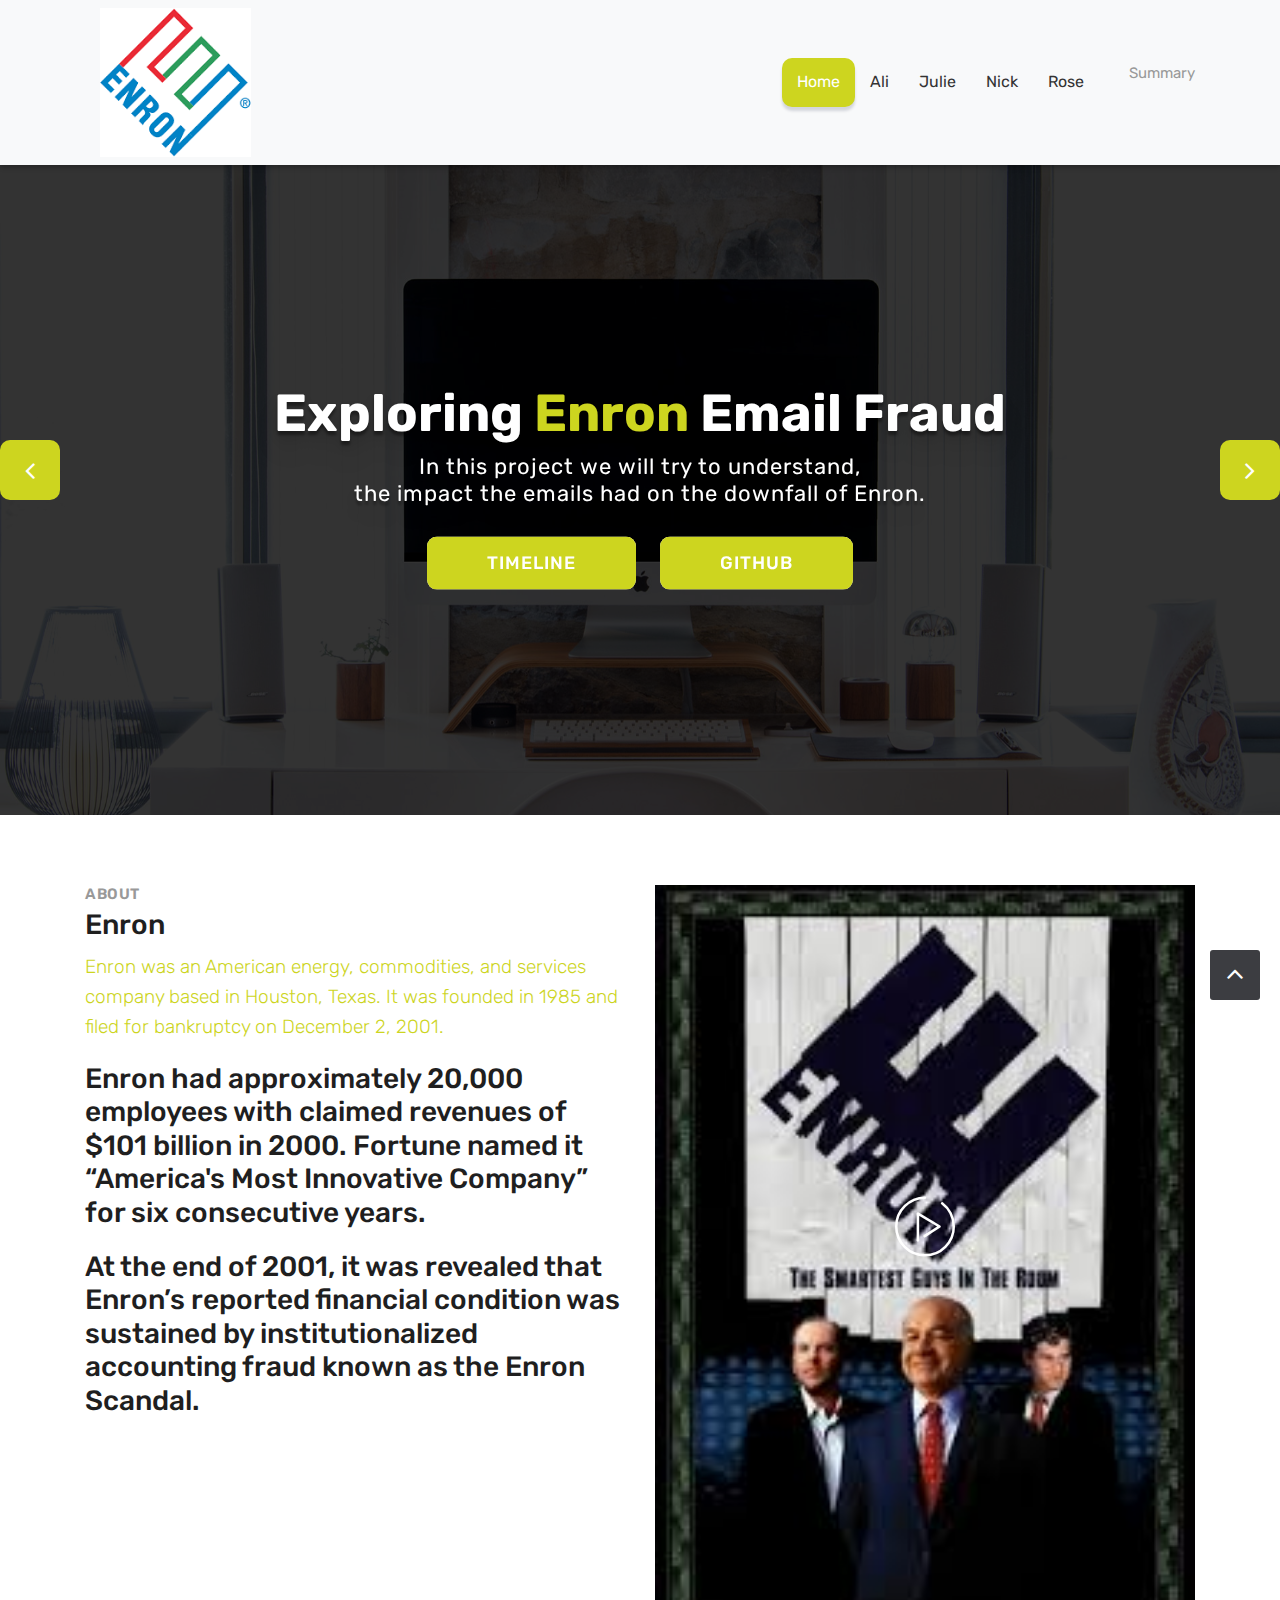
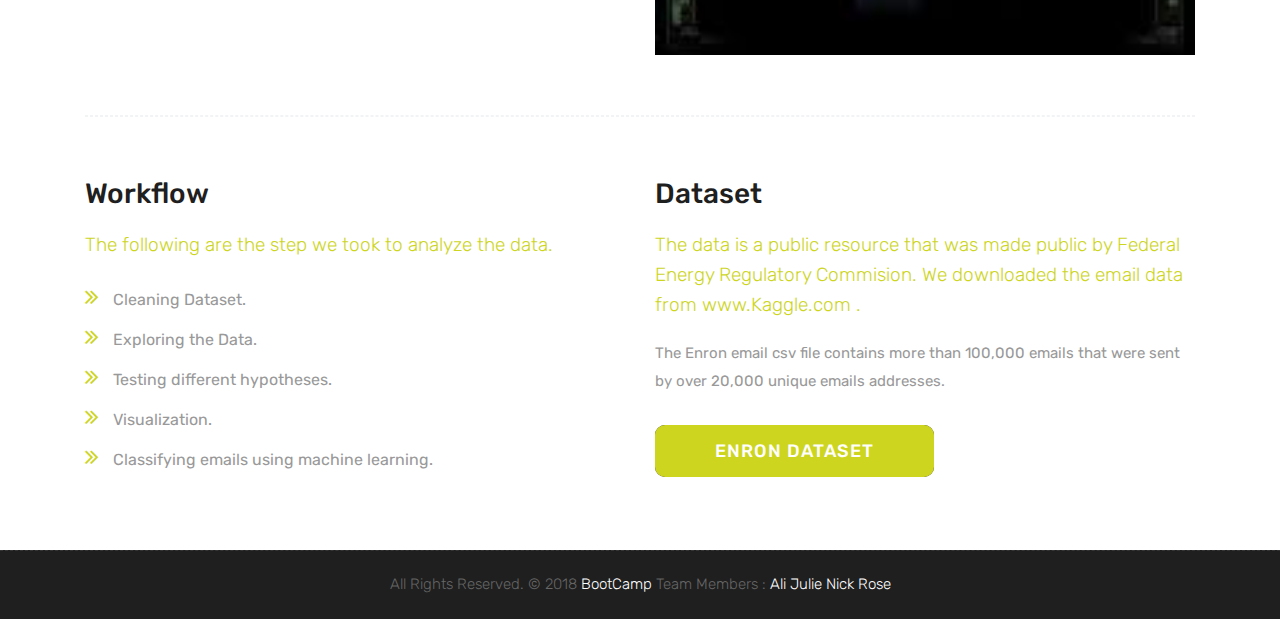
==== FinalProject/RoseWebsiteUSE/index.html @ 091bc22e "Adding webpages" ====
<!DOCTYPE html>
<html lang="en">

    <!-- Basic -->
    <meta charset="utf-8">
    <meta http-equiv="X-UA-Compatible" content="IE=edge">   
   
    <!-- Mobile Metas -->
    <meta name="viewport" content="width=device-width, minimum-scale=1.0, maximum-scale=1.0, user-scalable=no">
 
     <!-- Site Metas -->
    <title>Enron Email Fraud</title>  
    <meta name="keywords" content="">
    <meta name="description" content="">
    <meta name="author" content="">

    <!-- Site Icons -->
    <link rel="shortcut icon" href="images/favicon.png" type="image/x-icon" />
    <link rel="apple-touch-icon" href="images/apple-touch-icon.png">

    <!-- Bootstrap CSS -->
    <link rel="stylesheet" href="css/bootstrap.min.css">
    <!-- Site CSS -->
    <link rel="stylesheet" href="style.css">
    <!-- Responsive CSS -->
    <link rel="stylesheet" href="css/responsive.css">
    <!-- Custom CSS -->
    <link rel="stylesheet" href="css/custom.css">

    <!-- Modernizer for Portfolio -->
    <script src="js/modernizer.js"></script>

    <!--[if lt IE 9]>
      <script src="https://oss.maxcdn.com/libs/html5shiv/3.7.0/html5shiv.js"></script>
      <script src="https://oss.maxcdn.com/libs/respond.js/1.4.2/respond.min.js"></script>
    <![endif]-->

</head>
<body>

    <!-- LOADER -->
    <div id="preloader">
        <div class="loader">
			<div class="loader__bar"></div>
			<div class="loader__bar"></div>
			<div class="loader__bar"></div>
			<div class="loader__bar"></div>
			<div class="loader__bar"></div>
			<div class="loader__ball"></div>
		</div>
    </div><!-- end loader -->
    <!-- END LOADER -->
    
	
    <header class="header header_style_01">
        <nav class="megamenu navbar navbar-expand-lg navbar-light bg-light">
            <div class="container">
                <div class="navbar-header">
					<a class="navbar-brand" href="index.html"><img src="images/logos/logo.png" alt="image"></a>
                    <button class="navbar-toggler collapsed" type="button" data-toggle="collapse" data-target="#navbar" aria-controls="navbar" aria-expanded="false" aria-label="Toggle navigation">
                        <span class="sr-only">Toggle navigation</span>
                        <span class="icon-bar"></span>
                        <span class="icon-bar"></span>
                        <span class="icon-bar"></span>
                    </button>
                </div>
                <div class="collapse navbar-collapse" id="navbar">
                    <ul class="navbar-nav ml-auto">
                        <li><a class="active" href="index.html">Home</a></li>
                        <li><a href="ali.html">Ali </a></li>
                        <li><a href="enron.html">Julie</a></li>
                        <li><a href="nick.html">Nick</a></li>
                        <li><a href="rose.html">Rose</a></li>
                        <li><a href="summary.html"></a>Summary</a></li>
                        
                    </ul>
                </div>
            </div>
        </nav>
    </header>
	
	<div class="slider-area">
		<div class="slider-wrapper owl-carousel">
			<div class="slider-item text-center home-one-slider-otem slider-item-four slider-bg-one">
				<div class="container">
					<div class="row">
						<div class="col-lg-12">
							<div class="slider-content-area">
								<div class="slide-text">
									<h1 class="homepage-three-title">Exploring  <span>Enron</span> Email Fraud</h1>
									<h2>In this project we will try to understand, <br>the impact the emails had on the downfall of Enron. </h2>
									<div class="slider-content-btn">
										<a class="btn11" href="https://cdn.knightlab.com/libs/timeline3/latest/embed/index.html?source=19lYjszhkSQFtxylEidXr0j9aQ1FNwZGIp3ZRt9QDl_w&font=Default&lang=en&initial_zoom=2&height=650">Timeline<div class="transition"></div></a>
										<a class="btn11" href="https://github.com/Nnothdurft/FinalProject">github<div class="transition"></div></a>
									</div>
								</div>
							</div>
						</div>
					</div>
				</div>
			</div>
			<div class="slider-item text-center home-one-slider-otem slider-item-four slider-bg-two">
				<div class="container">
					<div class="row">
						<div class="col-lg-12">
							<div class="slider-content-area">
								<div class="slide-text">
									<h1 class="homepage-three-title">Exploring  <span>Enron</span> Email Fraud</h1>
									<h2>In this project we will try to understand, <br>the impact the emails had on the downfall of Enron. </h2>
									<div class="slider-content-btn">
										<a class="btn11" href="#"><span>Read More</span><div class="transition"></div></a>
										<a class="btn11" href="#"><span>github</span><div class="transition"></div></a>
									</div>
								</div>
							</div>
						</div>
					</div>
				</div>
			</div>
			<div class="slider-item text-center home-one-slider-otem slider-item-four slider-bg-three">
				<div class="container">
					<div class="row">
						<div class="col-lg-12">
							<div class="slider-content-area">
								<div class="slide-text">
									<h1 class="homepage-three-title">Exploring <span>Enron</span> Email Fraud</h1>
									<h2>In this project we will try to understand, <br>the impact the emails had on the downfall of Enron.</h2>
									<div class="slider-content-btn">
										<a class="btn11" href="#"><span>Read More</span><div class="transition"></div></a>
										<a class="btn11" href="#"><span>github</span><div class="transition"></div></a>
									</div>
								</div>
							</div>
						</div>
					</div>
				</div>
			</div>
		</div>
	</div>

    <div id="about" class="section wb">
        <div class="container">
            <div class="row">
                <div class="col-md-6">
                    <div class="message-box">
                        <h4>About </h4>
                        <h2>Enron
                        <p class="lead">Enron was an American energy, commodities, and services company based in Houston, Texas. It was founded in 1985 and filed for bankruptcy on December 2, 2001.
                        </p>

                        <p>Enron had approximately 20,000 employees with claimed revenues of $101 billion in 2000.  Fortune named it “America's Most Innovative Company” for six consecutive years.</p>
                        <p>At the end of 2001, it was revealed that Enron’s reported financial condition was sustained by institutionalized accounting fraud known as the Enron Scandal. 
                        </p>

                        <!--a href="#" class="btn11"><span>Learn More</span><div class="transition"></div></a-->
                    </div><!-- end messagebox -->
                </div><!-- end col -->

                <div class="col-md-6">
                    <div class="post-media wow fadeIn">
                        <img src="uploads/about_01.jpg" alt="" class="img-fluid img-rounded">
                        <a href="https://www.youtube.com/watch?v=fNifuNCSPqI" data-rel="prettyPhoto[gal]" class="playbutton"><i class="flaticon-play-button"></i></a>
                    </div><!-- end media -->
                </div><!-- end col -->
            </div><!-- end row -->

            <hr class="hr1"> 

            <div class="row">
				<div class="col-md-6">
                    <div class="message-box">
                        <h2>Workflow</h2>
                        <p class="lead">The following are the step we took to analyze the data.</p>

                        <ul>
							<li><i class="fa fa-angle-double-right" aria-hidden="true"></i> Cleaning Dataset.</li>
							<li><i class="fa fa-angle-double-right" aria-hidden="true"></i> Exploring the Data.</li>
                            <li><i class="fa fa-angle-double-right" aria-hidden="true"></i> Testing different hypotheses.</li>
                            <li><i class="fa fa-angle-double-right" aria-hidden="true"></i> Visualization.</li>
                            <li><i class="fa fa-angle-double-right" aria-hidden="true"></i> Classifying emails using machine learning.</li>
						</ul>

                        <!--a href="#" class="btn11"><span>Learn More</span><div class="transition"></div></a-->
                    </div><!-- end messagebox -->
                </div><!-- end col -->
				
                <div class="col-md-6">
                    <div class="message-box">
                        <h2>Dataset</h2>
                        <p class="lead"> The data is a public resource that was made public by Federal Energy Regulatory Commision. We downloaded the email data from www.Kaggle.com .</p>

                        <p>The Enron email csv file contains more than 100,000 emails that were sent by over 20,000 unique emails addresses. </p>

                        <a href="https://www.kaggle.com/wcukierski/enron-email-dataset" class="btn11"><span>Enron Dataset</span><div class="transition"></div></a>
                    </div><!-- end messagebox -->
                </div><!-- end col -->
            </div><!-- end row -->
        </div><!-- end container -->
    </div><!-- end section -->
	
	
            
    <div class="copyrights">
        <div class="container">
            <div class="footer-distributed">
                <div class="footer-left">                   
                    <p class="footer-company-name">All Rights Reserved. &copy; 2018 <a href="#">BootCamp</a> Team Members : 
					<a>Ali Julie Nick Rose</a></p>
                </div>

                
            </div>
        </div><!-- end container -->
    </div><!-- end copyrights -->

    <a href="#" id="scroll-to-top" class="dmtop global-radius"><i class="fa fa-angle-up"></i></a>

    <!-- ALL JS FILES -->
    <script src="js/all.js"></script>
    <!-- ALL PLUGINS -->
    <script src="js/custom.js"></script>
    <script src="js/portfolio.js"></script>
    <script src="js/hoverdir.js"></script>    

</body>
</html>
---- FinalProject/RoseWebsiteUSE/style.css ----
/*------------------------------------------------------------------
    Version: 1.0
-------------------------------------------------------------------*/


/*------------------------------------------------------------------
    [Table of contents]

    1. IMPORT FONTS
    2. IMPORT FILES
    3. SKELETON
    4. WP CORE
    5. HEADER
    6. SECTIONS
    7. SECTIONS
    8. PORTFOLIO
    9. TESTIMONIALS
    10. PRICING TABLES
    11. ICON BOXES
    12. MESSAGE BOXES
    13. FEATURES
    14. CONTACT
    15. FOOTER
    16. MISC
    17. BUTTONS
-------------------------------------------------------------------*/


/*------------------------------------------------------------------
    IMPORT FONTS
-------------------------------------------------------------------*/

@import url('https://fonts.googleapis.com/css?family=Rubik:300,400,500,700,900');

/*------------------------------------------------------------------
    IMPORT FILES
-------------------------------------------------------------------*/

@import url(css/animate.css);
@import url(css/flaticon.css);
@import url(css/icomoon.css);
@import url(css/prettyPhoto.css);
@import url(css/owl.carousel.css);
@import url(css/font-awesome.min.css);

/*------------------------------------------------------------------
    SKELETON
-------------------------------------------------------------------*/

body {
    color: #999;
    font-size: 15px;
    font-family: 'Rubik', sans-serif;
    line-height: 1.80857;
}

body.demos .section {
    background: url(images/bg.png) repeat top center #f2f3f5;
}

body.demos .section-title img {
    max-width: 280px;
    display: block;
    margin: 10px auto;
}

body.demos .service-widget h3 {
    border-bottom: 1px solid #ededed;
    font-size: 18px;
    padding: 20px 0;
    background-color: #ffffff;
}

body.demos .service-widget {
    margin: 0 0 30px;
    padding: 30px;
    background-color: #fff
}

body.demos .container-fluid {
    max-width: 1080px
}

a {
    color: #1f1f1f;
    text-decoration: none !important;
    outline: none !important;
    -webkit-transition: all .3s ease-in-out;
    -moz-transition: all .3s ease-in-out;
    -ms-transition: all .3s ease-in-out;
    -o-transition: all .3s ease-in-out;
    transition: all .3s ease-in-out;
}

h1,
h2,
h3,
h4,
h5,
h6 {
    letter-spacing: 0;
    font-weight: normal;
    position: relative;
    padding: 0 0 10px 0;
    font-weight: normal;
    line-height: 120% !important;
    color: #1f1f1f;
    margin: 0
}

h1 {
    font-size: 24px
}

h2 {
    font-size: 22px
}

h3 {
    font-size: 18px
}

h4 {
    font-size: 16px
}

h5 {
    font-size: 14px
}

h6 {
    font-size: 13px
}

h1 a,
h2 a,
h3 a,
h4 a,
h5 a,
h6 a {
    color: #212121;
    text-decoration: none!important;
    opacity: 1
}

h1 a:hover,
h2 a:hover,
h3 a:hover,
h4 a:hover,
h5 a:hover,
h6 a:hover {
    opacity: .8
}

a {
    color: #1f1f1f;
    text-decoration: none;
    outline: none;
}

a,
.btn {
    text-decoration: none !important;
    outline: none !important;
    -webkit-transition: all .3s ease-in-out;
    -moz-transition: all .3s ease-in-out;
    -ms-transition: all .3s ease-in-out;
    -o-transition: all .3s ease-in-out;
    transition: all .3s ease-in-out;
}

.btn-custom {
    margin-top: 20px;
    background-color: transparent !important;
    border: 2px solid #ddd;
    padding: 12px 40px;
    font-size: 16px;
}

.lead {
    font-size: 18px;
    line-height: 30px;
    color: #767676;
    margin: 0;
    padding: 0;
}

blockquote {
    margin: 20px 0 20px;
    padding: 30px;
}

ul, li, ol{
	margin: 0px;
	padding: 0px;
	list-style: none;
}

/*------------------------------------------------------------------
    WP CORE
-------------------------------------------------------------------*/

.first {
    clear: both
}

.last {
    margin-right: 0
}

.alignnone {
    margin: 5px 20px 20px 0;
}

.aligncenter,
div.aligncenter {
    display: block;
    margin: 5px auto 5px auto;
}

.alignright {
    float: right;
    margin: 10px 0 20px 20px;
}

.alignleft {
    float: left;
    margin: 10px 20px 20px 0;
}

a img.alignright {
    float: right;
    margin: 10px 0 20px 20px;
}

a img.alignnone {
    margin: 10px 20px 20px 0;
}

a img.alignleft {
    float: left;
    margin: 10px 20px 20px 0;
}

a img.aligncenter {
    display: block;
    margin-left: auto;
    margin-right: auto
}

.wp-caption {
    background: #fff;
    border: 1px solid #f0f0f0;
    max-width: 96%;
    /* Image does not overflow the content area */
    padding: 5px 3px 10px;
    text-align: center;
}

.wp-caption.alignnone {
    margin: 5px 20px 20px 0;
}

.wp-caption.alignleft {
    margin: 5px 20px 20px 0;
}

.wp-caption.alignright {
    margin: 5px 0 20px 20px;
}

.wp-caption img {
    border: 0 none;
    height: auto;
    margin: 0;
    max-width: 98.5%;
    padding: 0;
    width: auto;
}

.wp-caption p.wp-caption-text {
    font-size: 11px;
    line-height: 17px;
    margin: 0;
    padding: 0 4px 5px;
}


/* Text meant only for screen readers. */

.screen-reader-text {
    clip: rect(1px, 1px, 1px, 1px);
    position: absolute !important;
    height: 1px;
    width: 1px;
    overflow: hidden;
}

.screen-reader-text:focus {
    background-color: #f1f1f1;
    border-radius: 3px;
    box-shadow: 0 0 2px 2px rgba(0, 0, 0, 0.6);
    clip: auto !important;
    color: #21759b;
    display: block;
    font-size: 14px;
    font-size: 0.875rem;
    font-weight: bold;
    height: auto;
    left: 5px;
    line-height: normal;
    padding: 15px 23px 14px;
    text-decoration: none;
    top: 5px;
    width: auto;
    z-index: 100000;
    /* Above WP toolbar. */
}

/*------------------------------------------------------------------
    Top head
-------------------------------------------------------------------*/

.top-bar{
	background: #393939;
}
.left-top{
	padding: 3px 0px; 
	float: right;
}
.email-box{
	display: inline-block;
	margin-right: 20px;
}
.email-box a{
	color: #ffffff;
	font-size: 16px;
}
.email-box a:hover{
	color: #cdd51f;
}
.email-box a i{
	padding: 0px 5px;
}
.phone-box{
	display: inline-block;
}

.phone-box a{
	color: #ffffff;
	font-size: 16px;
}
.phone-box a:hover{
	color: #cdd51f;
}
.phone-box a i{
	padding: 0px 5px;
}

.social-box{
	float: left;
}

.social-box ul li{
	display: inline-block;
	padding-left: 10px;
}

.social-box ul li a{
	color: #ffffff;
	font-size: 20px;
}
.social-box ul li a:hover{
	color: #cdd51f;
}


/*------------------------------------------------------------------
    HEADER
-------------------------------------------------------------------*/


.header_style_01 {
    background-color: rgba(255, 255, 255);
    display: block;
    left: 0;
    position: relative;
    right: 0;
    top: 0;
    width: 100%;
	-webkit-box-shadow: 0px 2px 5px 0px rgba(0,0,0,0.30);
	-moz-box-shadow: 0px 2px 5px 0px rgba(0,0,0,0.30);
	box-shadow: 0px 2px 5px 0px rgba(0,0,0,0.30);
    z-index: 111;
}

.header_style_01 .navbar-default {
    background-color: transparent;
    border: 0;
	border-radius: 0px;
}

.header_style_01 .navbar,
.header_style_01 .navbar-nav,
.header_style_01 .navbar-default,
.header_style_01 .nav {
    margin-bottom: 0 !important;
}

.header_style_01 .navbar-brand {
    padding: 0px 15px 0 15px;
	height: auto;
}

.header_style_01 .navbar-light .navbar-nav > li > a {
    border-radius: 0;
    color: #ffffff;
    font-size: 16px;
    font-style: normal;    
    text-transform: capitalize;
    background-color: transparent;
}

.header_style_01 .navbar-light .navbar-nav > li a {
	color: #333333;
	padding: 10px 15px;
	display: inline-block;
}

.header_style_01 .navbar-light .navbar-nav > li a.active{
	color: #ffffff;
	box-shadow: 0 4px 3px 0 rgba(5, 16, 44, .15);
	border-radius: 10px;
	background: #cdd51f;
}

.header_style_01 .navbar-light .navbar-nav > li:hover a,
.header_style_01 .navbar-light .navbar-nav > li:focus a {
    color: #ffffff;
	box-shadow: 0 4px 3px 0 rgba(5, 16, 44, .15);
	border-radius: 10px;
	background: #cdd51f;
}

.header_style_01 .navbar-right > li {
    margin-top: 2px;
    -webkit-transition: all .3s ease-in-out;
    -moz-transition: all .3s ease-in-out;
    -ms-transition: all .3s ease-in-out;
    -o-transition: all .3s ease-in-out;
    transition: all .3s ease-in-out;
}

.header_style_01 .navbar-right > li > a {
    padding-bottom: 10px;
    padding-top: 10px;
}

li.social-links {
    margin: 0 8px;
}

li.social-links a {
    padding: 13px 0 !important;
}

.navbar-nav li {
    position: relative;	
}

.navbar-nav span {
    font-size: 24px;
    position: absolute;
    right: 2px;
    top: 13px;
}
.navbar-light .navbar-toggler {
	padding: 10px 8px 8px 8px;
	border-radius: 0px;
	border-color: #cdd51f;
	float: right;
	margin-top: 12px;
}
.navbar-light .navbar-toggler .icon-bar{
	width: 24px;
	height: 3px;
	background: #333333;
	display: block;
	margin-bottom: 3px;
}
.navbar-light .navbar-toggler .icon-bar + .icon-bar{
	margin-bottom: 3px;
}


/*------------------------------------------------------------------
    Banner Slider
-------------------------------------------------------------------*/

.slider-bg-one {
    background-image: url("uploads/slider_01.jpg");
    background-position: center center;
    background-repeat: no-repeat;
    background-size: cover;
}

.slider-bg-two {
    background-image: url("uploads/slider_02.jpg");
    background-position: center center;
    background-repeat: no-repeat;
    background-size: cover;
}

.slider-bg-three {
    background-image: url("uploads/slider_03.jpg");
    background-position: center center;
    background-repeat: no-repeat;
    background-size: cover;
}

.slider-content-area {
    height: 100vh;
    position: relative;
}

.home-one-slider-otem .slider-content-area {
    height: 650px;
    position: relative;
}

.slide-text {
    position: absolute;
    top: 50%;
    transform: translateY(-50%);
    width: 100%;
    z-index: 1;
}

.slide-text h1 {
    color: #fff;
    font-size: 52px;
    font-weight: 700;
    text-transform: capitalize;
	text-shadow: 0px 4px 3px rgba(0,0,0,0.4),
             0px 8px 13px rgba(0,0,0,0.1),
             0px 18px 23px rgba(0,0,0,0.1);
}

.slide-text h1 span{
	color: #cdd51f;
}

.slide-text h2 {
    color: #fff;
    font-size: 22px;
    letter-spacing: 1px;
    margin-bottom: 20px;
	text-shadow: 0px 4px 3px rgba(0,0,0,0.4),
             0px 8px 13px rgba(0,0,0,0.1),
             0px 18px 23px rgba(0,0,0,0.1);
}

.slider-wrapper .owl-nav .owl-prev, .slider-wrapper .owl-nav .owl-next {
    background: #cdd51f;
    height: 60px;
    top: 50%;
    transform: translateY(-50%);
    transition: all 0.4s ease-in-out 0s;
    width: 60px;
	border-radius: 10px;
}

.slider-wrapper .owl-nav .owl-prev:hover, .slider-wrapper .owl-nav .owl-next:hover {
	background: #201e21;
}

.slider-wrapper .owl-nav .owl-prev {
    margin-left: 0%;
	left: 0px;
	position: absolute;
}

.slider-wrapper .owl-nav .owl-prev i{
	position: absolute;
	left: 0px;
	right: 0;
	width: auto;
	height: auto;
	background: none;
	color: #ffffff;
}

.slider-wrapper .owl-nav .owl-next {
    margin-right: 0%;
    right: 0;
	position: absolute;
}

.slider-wrapper .owl-nav .owl-next i{
	position: absolute;
	right: 0;
	left: 0px;
	width: auto;
	height: auto;
	background: none;
	color: #ffffff;
}

.home-one-slider-otem::before{
	content: "";
	position: absolute;
	background: rgba(0,0,0, 0.8);
	width: 100%;
	height: 100%;
	top: 0%;
	left: 100%;
	z-index: 1
}


.slider-content-btn .btn11::after{
	background: #ffffff;
}

/* Btn 11  */
.btn11{    
    padding:10px 60px;
    margin: 0 10px;
    display: inline-block;
    text-decoration:none;
    font-family: 'Rubik', sans-serif;
    font-weight: 500;
    font-size: 18px;
    text-transform: uppercase!important;
    letter-spacing: 1px;
    color: #fff;
    cursor: hand;
    text-align: center;
    text-transform: capitalize;
    border-radius:0px;
    position: relative;
	border-radius: 10px;
    overflow: hidden!important;
    -webkit-transition: all .3s ease-in-out;
    -moz-transition: all .3s ease-in-out;
    -o-transition: all .3s ease-in-out;
    transition: all .3s ease-in-out;
    background: transparent!important;
}


.btn11:hover{
    border: 1px solid #transparent;
	color: #ffffff;
}
.btn11::before {
    content: '';
    width: 100%;
    height: 100%;
    display: block;
    background: #cdd51f;
    position: absolute;  
    left: 0%;
    opacity: 1;
    top: 0;
    z-index: -12;
    -webkit-transition: all .65s cubic-bezier(0.77, 0, 0.175, 1);
       -moz-transition: all .65s cubic-bezier(0.77, 0, 0.175, 1);
         -o-transition: all .65s cubic-bezier(0.77, 0, 0.175, 1);
            transition: all .65s cubic-bezier(0.77, 0, 0.175, 1);
  } 

.btn11::after {
    content: '';
    width: 100%;
    height: 100%;
    display: block;
    background: #80ffd3;
    position: absolute;
    left: 0%;
    opacity: 1;
    top: 0;
    z-index: -15;
    -webkit-transition: all .65s cubic-bezier(0.77, 0, 0.175, 1);
       -moz-transition: all .65s cubic-bezier(0.77, 0, 0.175, 1);
         -o-transition: all .65s cubic-bezier(0.77, 0, 0.175, 1);
            transition: all .65s cubic-bezier(0.77, 0, 0.175, 1);
}
.btn11:hover::before, .btn11:hover::before{
	opacity:1;
  	-webkit-transform: translateX(100%);
	     -moz-transform: translateX(100%);
	      -ms-transform: translateX(100%);
	          transform: translateX(100%);
}
.btn11:hover::after, .btn11:hover::after{
	opacity:1;
    -webkit-transform: translateX(-100%);
	     -moz-transform: translateX(-100%);
	      -ms-transform: translateX(-100%);
	          transform: translateX(-100%);
}



/*------------------------------------------------------------------
    SECTIONS
-------------------------------------------------------------------*/

.parallax {
    background-attachment: fixed;
    background-size: cover;
    height: 100%;
    padding: 120px 0;
    position: relative;
    width: 100%;
}

.parallax.parallax-off {
    background-attachment: scroll !important;
    display: block;
    height: 100%;
    min-height: 100%;
    overflow: hidden;
    position: relative;
    background-position: center center;
    vertical-align: sub;
    width: 100%;
    z-index: 2;
}

.no-scroll-xy {
    overflow: hidden !important;
    -webkit-transition: all .4s ease-in-out;
    -moz-transition: all .4s ease-in-out;
    -ms-transition: all .4s ease-in-out;
    -o-transition: all .4s ease-in-out;
    transition: all .4s ease-in-out;
}

.section {
    display: block;
    position: relative;
    overflow: hidden;
    padding: 70px 0;
}

.noover {
    overflow: visible;
}

.noover .btn-dark {
    border: 0 !important;
}

.nopad {
    padding: 0;
}

.nopadtop {
    padding-top: 0;
}

.section.wb {
    background-color: #ffffff;
}

.section.lb {
    background-color: #f2f3f5;
}

.section.db {
    background-color: #1f1f1f;
}

.section.color1 {
    background-color: #448AFF;
}

.first-section {
    display: block;
    position: relative;
    overflow: hidden;
    padding: 16em 0 13em;
}

.first-section h2 {
    color: #ffffff;
    font-size: 68px;
    font-weight: 300;
    text-transform: capitalize;
    display: block;
    margin: 0;
    padding: 0 0 30px;
    position: relative;
}

.first-section .lead {
    font-size: 21px;
    font-weight: 300;
    padding: 0 0 40px;
    margin: 0;
    line-height: inherit;
    color: #ffffff;
}

.macbookright {
    width: 980px;
    position: absolute;
    right: -15%;
    bottom: -6%;
}

.section-title {
    display: block;
    position: relative;
    margin-bottom: 60px;
}

.section-title p {
    color: #999;
    font-weight: 400;
    font-size: 18px;
    line-height: 33px;
    margin: 0;
}

.section-title h3 {
    font-size: 42px;
    font-weight: 500;
    line-height: 62px;
    margin: 0 0 25px;
    padding: 0;
    text-transform: none;
}

.section.colorsection p,
.section.colorsection h3,
.section.db h3 {
    color: #ffffff;
}

.service-widget{
	background: #ffffff;
}

.section.lb .service-dit h3{
	padding: 12px 0px;
}
.service-dit{
	padding: 20px 15px;
}


/*------------------------------------------------------------------
    PORTFOLIO
-------------------------------------------------------------------*/

.item-h2,
.item-h1 {
    height: 100% !important;
    height: auto !important;
}

.isotope-item {
    z-index: 2;
    padding: 0;
}

.isotope-hidden.isotope-item {
    pointer-events: none;
    z-index: 1;
}

.isotope,
.isotope .isotope-item {
    /* change duration value to whatever you like */
    -webkit-transition-duration: 0.8s;
    -moz-transition-duration: 0.8s;
    transition-duration: 0.8s;
}

.isotope {
    -webkit-transition-property: height, width;
    -moz-transition-property: height, width;
    transition-property: height, width;
}

.isotope .isotope-item {
    -webkit-transition-property: -webkit-transform, opacity;
    -moz-transition-property: -moz-transform, opacity;
    transition-property: transform, opacity;
}

.portfolio-filter ul {
    padding: 0;
    z-index: 2;
    display: block;
    position: relative;
    margin: 0;
}

.portfolio-filter ul li {
    border-radius: 0;
    display: inline-block;
    margin: 0 5px 0 0;
    text-decoration: none;
    text-transform: uppercase;
    vertical-align: middle;
}

.portfolio-filter ul li:last-child:after {
    content: "";
}

.portfolio-filter ul li .btn-dark {
    box-shadow: none;
    background-color: transparent;
    border: 2px solid #cdd51f !important;
    color: #393939;
    font-weight: 500;
    font-size: 14px;
    padding: 15px 35px;
}

.da-thumbs {
    list-style: none;
    position: relative;
    padding: 0;
}

.da-thumbs .pitem {
    margin: 0;
    padding: 15px;
    position: relative;
}

.da-thumbs .pitem a,
.da-thumbs .pitem a img {
    display: block;
    position: relative;
}

.da-thumbs .pitem a {
    overflow: hidden;
}

.da-thumbs .pitem a div {
    position: absolute;
    background-color: rgba(0, 0, 0, 0.8);
    width: 100%;
    height: 100%;
}

.da-thumbs .pitem a div h3 {
    display: block;
    color: #ffffff;
    font-size: 20px;
    padding: 30px 15px;
    text-transform: capitalize;
    font-weight: normal;
}

.da-thumbs .pitem a div h3 small {
    display: block;
    color: #ffffff;
    margin-top: 5px;
    font-size: 13px;
    font-weight: 300;
}

.da-thumbs .pitem a div i {
    background-color: #cdd51f;
    position: absolute;
    color: #ffffff !important;
    bottom: 0;
    font-size: 15px;
    z-index: 12;
    right: 0;
    width: 50px;
    height: 50px;
    line-height: 50px;
    text-align: center;
	border-radius: 25px 0px 0px 0px;
}


/*------------------------------------------------------------------
    TESTIMONIALS
-------------------------------------------------------------------*/

.logos img {
    margin: auto;
    display: block;
    text-align: center;
    width: 100%;
}

.logos img:hover {
    opacity: 0.5;
}

.desc h3 i {
    color: #cdd51f;
    font-size: 37px;
    vertical-align: middle;
    margin-right: 12px;
}

.desc {
    padding: 30px;
    position: relative;
    background: #393939;
    border: 4px solid #cdd51f;
	-webkit-border-radius: 10px;
	-moz-border-radius: 10px;
	border-radius: 10px;
}

.testi-meta {
    display: inline-block;
    margin-top: 20px;
}

.testimonial h4 {
    font-size: 18px;
    color: #ffffff;
    padding: 13px 0 0;
}

.testimonial img {
    max-width: 55px;
}

.testimonial small {
    margin-top: 7px;
    font-size: 16px;
    display: block;
}

.testimonial {
    background-color: transparent;
	text-align: center;
	max-width: 786px;
	margin: 0 auto;
	width: 100%;

}

.testimonial h3 {
    padding: 0 0 10px;
    font-size: 20px;
    font-weight: 600;
}

.testimonial small,
.testimonial .lead {
    background-color: transparent;
    color: #aaa;
    display: block;
    font-size: 16px;
    font-style: italic;
    line-height: 30px;
    margin: 0;
    padding: 0;
    position: relative;
}

.testimonial p:after {
    display: none;
}


/*------------------------------------------------------------------
    PRICING TABLES
-------------------------------------------------------------------*/

.pricing-table {
    margin: 50px 0 0 0;
    background: #fff;
    box-shadow: 0 5px 14px rgba(0, 0, 0, 0.1);
}

.pricing-table i {
    width: 30px;
    color: #c2c2c2;
    display: inline-block;
    margin-right: 10px;
    padding-right: 5px;
    border-right: 1px solid #ececec;
}

.pricing-table .btn-dark {
    padding: 10px 24px;
    font-size: 15px;
}

.pricing-table strong {
    font-weight: 600;
    margin-right: 6px;
    color: #1f1f1f;
}

.pricing-table-header {
    padding: 30px 0 25px 0;
    background: #ffffff;
}

.pricing-table-header h2 {
    font-size: 31px;
    margin: 0;
    padding: 0;
    font-weight: 300;
}

.pricing-table-header h3 {
    font-size: 15px;
    font-weight: 600;
    color: #aaaaaa;
    margin-top: 10px;
    text-transform: uppercase;
}

.pricing-table-space {
    height: 10px;
}

.pricing-table-text {
    margin: 15px 30px 0 30px;
    padding: 0 10px 15px 10px;
    border-bottom: 1px solid #ececec;
    font-weight: 300;
    line-height: 30px;
    color: #c2c2c2;
    font-size: 16px;
}

.pricing-table-text p {
    font-weight: 400;
}

.pricing-table-features {
    margin: 15px 30px 0 30px;
    padding: 0 10px 15px 30px;
    border-bottom: 1px solid #ececec;
    text-align: left;
    line-height: 30px;
    font-size: 16px;
    color: #c2c2c2;
}

.pricing-table-highlighted h3,
.pricing-table-highlighted h2 {
    color: #ffffff !important;
}

.pricing-table-sign-up {
    margin-top: 25px;
    padding-bottom: 30px;
}


/* Highlighted table */

.pricing-table-highlighted {
    margin-top: 0;
}

.m130 {
    margin-top: 130px;
}

.nav-pills {
    border: 1px solid #e1e1e1;
}

.nav-pills > li {
    width: 50%;
    padding: 10px;
    float: left;
    margin: 0 !important;
}

.nav-pills > li > a {
    margin: 0!important;
    text-align: center;
    background-color: #f4f4f4;
}


/*------------------------------------------------------------------
    ICON BOXES
-------------------------------------------------------------------*/

.icon-wrapper {
    position: relative;
    cursor: pointer;
    display: block;
    z-index: 1;
}

.icon-wrapper i {
    width: 75px;
    height: 75px;
    text-align: center;
    line-height: 75px;
    font-size: 28px;
    background-color: #f2f3f5;
    color: #1f1f1f;
    margin-top: 0;
}

.small-icons.icon-wrapper:hover i,
.small-icons.icon-wrapper:hover i:hover,
.small-icons.icon-wrapper i {
    width: auto !important;
    height: auto !important;
    line-height: 1 !important;
    padding: 0 !important;
    color: #e3e3e3 !important;
    background-color: transparent !important;
    background: none !important;
    margin-right: 10px !important;
    vertical-align: middle;
    font-size: 24px !important;
}

.small-icons.icon-wrapper h3 {
    font-size: 18px;
    padding-bottom: 5px;
}

.small-icons.icon-wrapper p {
    padding: 0;
    margin: 0;
}

.icon-wrapper h3 {
    font-size: 21px;
    padding: 0 0 15px;
    margin: 0;
}

.icon-wrapper p {
    margin-bottom: 0;
    padding-left: 95px;
}

.icon-wrapper p small {
    display: block;
    color: #999;
    margin-top: 10px;
    text-transform: none;
    font-weight: 600;
    font-size: 16px;
}

.icon-wrapper p small:after {
    content: "\f105";
    font-family: FontAwesome;
    margin-left: 5px;
    font-size: 11px;
}

.effect-1 {
    display: inline-block;
    cursor: pointer;
    text-align: center;
    position: relative;
    text-decoration: none;
    z-index: 1;
}

.effect-1:after {
    pointer-events: none;
    position: absolute;
    width: 100%;
    height: 100%;
    border-radius: 50%;
    content: '';
    -webkit-box-sizing: content-box;
    -moz-box-sizing: content-box;
    box-sizing: content-box;
}

.effect-1 {
    -webkit-transition: background 0.2s, color 0.2s;
    -moz-transition: background 0.2s, color 0.2s;
    transition: background 0.2s, color 0.2s;
}

.effect-1:after {
    top: -7px;
    left: -7px;
    padding: 7px;
    box-shadow: 0 0 0 2px #fcbf02;
    -webkit-transition: -webkit-transform 0.2s, opacity 0.2s;
    -webkit-transform: scale(.8);
    -moz-transition: -moz-transform 0.2s, opacity 0.2s;
    -moz-transform: scale(.8);
    -ms-transform: scale(.8);
    transition: transform 0.2s, opacity 0.2s;
    transform: scale(.8);
    opacity: 0;
}

.effect-1:hover:after {
    -webkit-transform: scale(1);
    -moz-transform: scale(1);
    -ms-transform: scale(1);
    transform: scale(1);
    opacity: 1;
}

.effect-1:after {
    -webkit-transform: scale(1.2);
    -moz-transform: scale(1.2);
    -ms-transform: scale(1.2);
    transform: scale(1.2);
}

.effect-1:hover:after {
    -webkit-transform: scale(1);
    -moz-transform: scale(1);
    -ms-transform: scale(1);
    transform: scale(1);
    opacity: 1;
}


/*------------------------------------------------------------------
    MESSAGE BOXES
-------------------------------------------------------------------*/

.service-widget h3 {
    font-size: 16px;
    color: #ffffff;
    padding: 20px 0 12px;
    margin: 0;
	font-weight: 600;
}

.service-widget h3 a,
.section.wb .service-widget h3,
.section.lb .service-widget h3 {
    color: #1f1f1f;
}

.service-widget p {
    margin-bottom: 0;
    padding-bottom: 0;
	font-size: 13px;
}

.message-box h4 {
    text-transform: uppercase;
    padding: 0;
    margin: 0 0 5px;
    font-weight: 600;
    letter-spacing: 0.5px;
    font-size: 15px;
    color: #999;
}

.message-box h2 {
    font-size: 28px;
    font-weight: 500;
    padding: 0 0 10px;
    margin: 0;
    line-height: 62px;
    margin-top: 0;
    text-transform: none;
}

.message-box p {
    margin-bottom: 20px;
}

.message-box .lead {
    padding-top: 10px;
    font-size: 19px;
    font-style: normal;
    color: #cdd51f;
    padding-bottom: 0;
}

.message-box a{
	position: relative;
}
.message-box a.btn11::before{
	z-index: 2;
}
.message-box a span{
	position: relative;
	z-index: 3;
}
.message-box a.btn11{
	top: 10px;
	margin: 0px;
}
.message-box a.btn11::after{
	z-index: 1;
	background: #201e21;
}
.message-box a.btn11:hover{
	color: #201e21 !important;
}

.message-box ul{
	margin: 0px;
	padding: 0px;
}
.message-box ul li{
	line-height: 40px;
	font-size: 16px;
}
.message-box ul li i{
	color: #cdd51f;
	font-size: 24px;
	padding-right: 10px;
}




.post-media {
    position: relative;
}

.post-media img {
    width: 100%;
}

.playbutton {
    position: absolute;
    color: #ffffff !important;
    top: 40%;
    font-size: 60px;
    z-index: 12;
    left: 0;
    right: 0;
    text-align: center;
    margin: -20px auto;
}

.hoverbutton {
    background-color: #cdd51f;
    position: absolute;
    color: #ffffff !important;
    top: 0;
    font-size: 21px;
    z-index: 12;
    left: 0;
    opacity: 0;
    right: 0;
    width: 100%;
    height: 100%;
    line-height: 50px;
    text-align: center;
    margin: 0px auto;
}

.hoverbutton i{
	top: 30%;
	position: relative;
	background: #222222;
	padding: 10px 12px;
	border-radius: 10px;
}

.service-widget:hover .hoverbutton {
    opacity: 1;
}

hr.hr1 {
    position: relative;
    margin: 60px 0;
    border: 1px dashed #f2f3f5;
}

hr.hr2 {
    position: relative;
    margin: 17px 0;
    border: 1px dashed #f2f3f5;
}

hr.hr3 {
    position: relative;
    margin: 25px 0 30px 0;
    border: 1px dashed #f2f3f5;
}

hr.invis {
    border-color: transparent;
}

hr.invis1 {
    margin: 10px 0;
    border-color: transparent;
}

.section.parallax hr.hr1 {
    border-color: rgba(255, 255, 255, 0.1);
}

.sep1 {
    display: block;
    position: absolute;
    content: '';
    width: 40px;
    height: 40px;
    bottom: -20px;
    left: 50%;
    margin-left: -14px;
    background-color: #1f1f1f;
    -ms-transform: rotate(45deg);
    -webkit-transform: rotate(45deg);
    transform: rotate(45deg);
    z-index: 1;
}

.sep2 {
    display: block;
    position: absolute;
    content: '';
    width: 40px;
    height: 40px;
    top: -20px;
    left: 50%;
    margin-left: -14px;
    background-color: #1f1f1f;
    -ms-transform: rotate(45deg);
    -webkit-transform: rotate(45deg);
    transform: rotate(45deg);
    z-index: 1;
}


#services .text-center a.btn11::before {
    z-index: 2;
}
#services .text-center a.btn11::after {
    z-index: 1;
    background: #201e21;
}
#services .text-center a span {
    position: relative;
    z-index: 3;
}
#services .text-center a.btn11 {
    top: 10px;
    margin: 0px;
}
#services .text-center a.btn11:hover {
    color: #201e21 !important;
}


/* Divider Styles */

.divider-wrapper {
    width: 100%;
    box-shadow: 0 5px 14px rgba(0, 0, 0, 0.1);
    height: 540px;
    margin: 0 auto;
    position: relative;
}

.divider-wrapper:hover {
    cursor: none;
}

.divider-bar {
    position: absolute;
    width: 10px;
    left: 50%;
    top: -10px;
    bottom: -15px;
}

.code-wrapper {
    border: 1px solid #ffffff;
    display: block;
    overflow: hidden;
    width: 100%;
    height: 100%;
    position: relative;
    background: url("uploads/code.jpg") no-repeat;
}

.design-wrapper {
    overflow: hidden;
    position: absolute;
    top: 0;
    left: 0;
    right: 0;
    bottom: 0;
    -webkit-transform: translateX(50%);
    transform: translateX(50%);
}

.design-image {
    display: block;
    width: 100%;
    height: 100%;
    position: relative;
    -webkit-transform: translateX(-50%);
    transform: translateX(-50%);
    background: url("uploads/design.jpg") no-repeat;
}


/*------------------------------------------------------------------
    FEATURES
-------------------------------------------------------------------*/

.customwidget h1 {
    font-size: 44px;
    color: #ffffff;
    padding: 15px 0 25px;
    margin: 0;
    line-height: 1 !important;
    font-weight: 500;
}

.customwidget ul {
    padding: 0;
    display: block;
    margin-bottom: 30px;
}

.customwidget li i {
    margin-right: 5px;
	color: #cdd51f;
}

.customwidget li {
    color: #ffffff;
    margin-right: 10px;
}

.image-center img {
    position: relative;
    margin: 0px;
    z-index: 10;
    padding-right: 30px;
    text-align: center;
}

.customwidget p {
    font-style: italic;
    font-size: 14px;
    padding: 0 0 10px;
}

.customwidget a span {
    position: relative;
    z-index: 3;
}
.customwidget a.btn11::before {
    z-index: 2;
}
.customwidget a.btn11::after {
    z-index: 1;
    background: #ffffff;
}

.customwidget a.btn11 {
    top: 10px;
    margin: 0px;
}
.customwidget a.btn11:hover {
    color: #ffffff !important;
}

.img-center img {
    width: 100%;
    box-shadow: 0 5px 14px rgba(0, 0, 0, 0.1);
}

.img-center {
    margin: auto;
}

#features li p {
    margin-bottom: 0;
    padding-bottom: 0;
}

#features li {
    display: table;
    width: 100%;
    margin: 20px 0;
    cursor: pointer;
	padding: 10px;
	-webkit-box-shadow: 0px 5px 35px 0px rgba(148, 146, 245, 0.15);
	box-shadow: 0px 5px 35px 0px rgba(148, 146, 245, 0.15);
	background: #393939;
	border-radius: 10px;
	transition: all 1s ease-in-out;
}

#features li:hover {
	transform: scale(1.07);
	transition: all 1s ease-in-out;
	z-index: 1000;
}

.features-left,
.features-right {
    padding: 0 10px;
}

.features-right li:last-child,
.features-left li:last-child {
    margin-bottom: 0px;
    padding-bottom: 0 !important;
}

.features-right li i,
.features-left li i {
    width: 68px;
    height: 68px;
    line-height: 68px;
    display: table;
    border-radius: 10px;
    font-size: 26px;
	color: #ffffff;
    background-color: #cdd51f;
    margin: 0 auto 22px;
    position: relative;
    text-align: center;
    z-index: 55;
    transition: .4s;
    padding: 0;
}

.features-right li i:hover,
.features-left li i:hover {
	background: #201e21;
}

#features i img {
    display: table;
    margin: 0 auto;
}

.features-left li i:before,
.features-right li i:before {
    text-align: center;
}

.features-right li i .ico-current,
.features-left li i .ico-current {
    opacity: 1;
    transition: .4s;
    visibility: visible;
}

.features-right li i .ico-hover,
.features-left li i .ico-hover {
    opacity: 0;
    transition: .4s;
    visibility: hidden;
    top: 19px;
}

.features-right li:hover .ico-current,
.features-left li:hover .ico-current {
    opacity: 0;
    transition: .4s;
    visibility: hidden;
}

.features-right li:hover .ico-hover,
.features-left li:hover .ico-hover {
    opacity: 1;
    transition: .4s;
    visibility: visible;
}

.features-right i {
    float: right;
}

.fr-inner {
    margin-right: 90px;
}

.features-left i {
    float: left;
}

.fl-inner {
    text-align: left;
    margin-left: 90px;
}

#features h4 {
    text-transform: capitalize;
    margin: 0;
    font-size: 19px;
	color: #ffffff;
}


/*------------------------------------------------------------------
    CONTACT
-------------------------------------------------------------------*/

.bootstrap-select {
    width: 100% \0;
    /*IE9 and below*/
}

.bootstrap-select > .dropdown-toggle {
    width: 100%;
    padding-right: 25px;
}

.has-error .bootstrap-select .dropdown-toggle,
.error .bootstrap-select .dropdown-toggle {
    border-color: #b94a48;
}

.bootstrap-select.fit-width {
    width: auto !important;
}

.bootstrap-select:not([class*="col-"]):not([class*="form-control"]):not(.input-group-btn) {
    width: 100%;
}

.bootstrap-select .dropdown-toggle:focus {
    outline: thin dotted #333333 !important;
    outline: 5px auto -webkit-focus-ring-color !important;
    outline-offset: -2px;
}

.bootstrap-select.form-control {
    margin-bottom: 0;
    padding: 0;
    border: none;
}

.bootstrap-select.form-control:not([class*="col-"]) {
    width: 100%;
}

.bootstrap-select.form-control.input-group-btn {
    z-index: auto;
}

.bootstrap-select.btn-group:not(.input-group-btn),
.bootstrap-select.btn-group[class*="col-"] {
    float: none;
    display: inline-block;
    margin-left: 0;
}

.bootstrap-select.btn-group.dropdown-menu-right,
.bootstrap-select.btn-group[class*="col-"].dropdown-menu-right,
.row .bootstrap-select.btn-group[class*="col-"].dropdown-menu-right {
    float: right;
}

.form-inline .bootstrap-select.btn-group,
.form-horizontal .bootstrap-select.btn-group,
.form-group .bootstrap-select.btn-group {
    margin-bottom: 0;
}

.form-group-lg .bootstrap-select.btn-group.form-control,
.form-group-sm .bootstrap-select.btn-group.form-control {
    padding: 0;
}

.form-inline .bootstrap-select.btn-group .form-control {
    width: 100%;
}

.bootstrap-select.btn-group.disabled,
.bootstrap-select.btn-group > .disabled {
    cursor: not-allowed;
}

.bootstrap-select.btn-group.disabled:focus,
.bootstrap-select.btn-group > .disabled:focus {
    outline: none !important;
}

.bootstrap-select.btn-group .dropdown-toggle .filter-option {
    display: inline-block;
    overflow: hidden;
    width: 100%;
    text-align: left;
}

.bootstrap-select.btn-group .dropdown-toggle .fa-angle-down {
    position: absolute;
    top: 30% !important;
    right: -5px;
    vertical-align: middle;
}

.bootstrap-select.btn-group[class*="col-"] .dropdown-toggle {
    width: 100%;
}

.bootstrap-select.btn-group .dropdown-menu {
    border: 1px solid #ededed;
    box-shadow: none;
    box-sizing: border-box;
    min-width: 100%;
    padding: 20px 10px;
    z-index: 1035;
}

.dropdown-menu > li > a {
    background-color: transparent !important;
    color: #bcbcbc !important;
    font-size: 15px;
    padding: 10px 20px;
}

.bootstrap-select.btn-group .dropdown-menu.inner {
    position: static;
    float: none;
    border: 0;
    padding: 0;
    margin: 0;
    border-radius: 0;
    -webkit-box-shadow: none;
    box-shadow: none;
}

.bootstrap-select.btn-group .dropdown-menu li {
    position: relative;
}

.bootstrap-select.btn-group .dropdown-menu li.active small {
    color: #fff;
}

.bootstrap-select.btn-group .dropdown-menu li.disabled a {
    cursor: not-allowed;
}

.bootstrap-select.btn-group .dropdown-menu li a {
    cursor: pointer;
}

.bootstrap-select.btn-group .dropdown-menu li a.opt {
    position: relative;
    padding-left: 2.25em;
}

.bootstrap-select.btn-group .dropdown-menu li a span.check-mark {
    display: none;
}

.bootstrap-select.btn-group .dropdown-menu li a span.text {
    display: inline-block;
}

.bootstrap-select.btn-group .dropdown-menu li small {
    padding-left: 0.5em;
}

.bootstrap-select.btn-group .dropdown-menu .notify {
    position: absolute;
    bottom: 5px;
    width: 96%;
    margin: 0 2%;
    min-height: 26px;
    padding: 3px 5px;
    background: #f5f5f5;
    border: 1px solid #e3e3e3;
    -webkit-box-shadow: inset 0 1px 1px rgba(0, 0, 0, 0.05);
    box-shadow: inset 0 1px 1px rgba(0, 0, 0, 0.05);
    pointer-events: none;
    opacity: 0.9;
    -webkit-box-sizing: border-box;
    -moz-box-sizing: border-box;
    box-sizing: border-box;
}

.bootstrap-select.btn-group .no-results {
    padding: 3px;
    background: #f5f5f5;
    margin: 0 5px;
    white-space: nowrap;
}

.bootstrap-select.btn-group.fit-width .dropdown-toggle .filter-option {
    position: static;
}

.bootstrap-select.btn-group.fit-width .dropdown-toggle .caret {
    position: static;
    top: auto;
    margin-top: 4px;
}

.bootstrap-select.btn-group.show-tick .dropdown-menu li.selected a span.check-mark {
    position: absolute;
    display: inline-block;
    right: 15px;
    margin-top: 5px;
}

.bootstrap-select.btn-group.show-tick .dropdown-menu li a span.text {
    margin-right: 34px;
}

.bootstrap-select.show-menu-arrow.open > .dropdown-toggle {
    z-index: 1036;
}

.bootstrap-select.show-menu-arrow .dropdown-toggle:before {
    content: '';
    border-left: 7px solid transparent;
    border-right: 7px solid transparent;
    border-bottom: 7px solid rgba(204, 204, 204, 0.2);
    position: absolute;
    bottom: -4px;
    left: 9px;
    display: none;
}

.bootstrap-select.show-menu-arrow .dropdown-toggle:after {
    content: '';
    border-left: 6px solid transparent;
    border-right: 6px solid transparent;
    border-bottom: 6px solid white;
    position: absolute;
    bottom: -4px;
    left: 10px;
    display: none;
}

.bootstrap-select.show-menu-arrow.dropup .dropdown-toggle:before {
    bottom: auto;
    top: -3px;
    border-top: 7px solid rgba(204, 204, 204, 0.2);
    border-bottom: 0;
}

.bootstrap-select.show-menu-arrow.dropup .dropdown-toggle:after {
    bottom: auto;
    top: -3px;
    border-top: 6px solid white;
    border-bottom: 0;
}

.bootstrap-select.show-menu-arrow.pull-right .dropdown-toggle:before {
    right: 12px;
    left: auto;
}

.bootstrap-select.show-menu-arrow.pull-right .dropdown-toggle:after {
    right: 13px;
    left: auto;
}

.bootstrap-select.show-menu-arrow.open > .dropdown-toggle:before,
.bootstrap-select.show-menu-arrow.open > .dropdown-toggle:after {
    display: block;
}

.bs-searchbox,
.bs-actionsbox,
.bs-donebutton {
    padding: 4px 8px;
}

.bs-actionsbox {
    float: left;
    width: 100%;
    -webkit-box-sizing: border-box;
    -moz-box-sizing: border-box;
    box-sizing: border-box;
}

.bs-actionsbox .btn-group button {
    width: 50%;
}

.bs-donebutton {
    float: left;
    width: 100%;
    -webkit-box-sizing: border-box;
    -moz-box-sizing: border-box;
    box-sizing: border-box;
}

.bs-donebutton .btn-group button {
    width: 100%;
}

.bs-searchbox + .bs-actionsbox {
    padding: 0 8px 4px;
}

.bs-searchbox .form-control {
    margin-bottom: 0;
    width: 100%;
}

select.bs-select-hidden,
select.selectpicker {
    display: none !important;
}

select.mobile-device {
    position: absolute !important;
    top: 0;
    left: 0;
    display: block !important;
    width: 100%;
    height: 100% !important;
    opacity: 0;
}


/*# sourceMappingURL=bootstrap-select.css.map */

.bootstrap-select > .btn {
    background: rgba(0, 0, 0, 0) none repeat scroll 0 0;
    font-size: 15px;
    height: 33px;
    box-shadow: none !important;
    border: 0 !important;
    padding: 0;
    width: 100%;
    color: #bcbcbc !important;
}

.contact_form {
    border: 1px solid #ededed;
    box-shadow: 0 5px 14px rgba(0, 0, 0, 0.1);
    background-color: #f2f3f5;
    padding: 40px 30px;
}

.contact_form .form-control {
    background-color: #fff;
    margin-bottom: 30px;
    border: 1px solid #ebebeb;
    box-sizing: border-box;
    color: #bcbcbc;
    font-size: 16px;
    outline: 0 none;
    padding: 10px 25px;
    height: 55px;
    resize: none;
    box-shadow: none !important;
    width: 100%;
}

.contact_form textarea {
    color: #bcbcbc;
    padding: 20px 25px !important;
    height: 160px !important;
}

.contact_form .form-control::-webkit-input-placeholder {
    color: #bcbcbc;
}

.contact_form .form-control::-moz-placeholder {
    opacity: 1;
    color: #bcbcbc;
}

.contact_form .form-control::-ms-input-placeholder {
    color: #bcbcbc;
}

#contact {
    background: url(images/bg.png) no-repeat center center #fff;
}


/*------------------------------------------------------------------
    FOOTER
-------------------------------------------------------------------*/

.cac {
    background-color: #232323;
    -webkit-transition: all .3s ease-in-out;
    -moz-transition: all .3s ease-in-out;
    -ms-transition: all .3s ease-in-out;
    -o-transition: all .3s ease-in-out;
    transition: all .3s ease-in-out;
}

.cac:hover a h3 {
    color: #fff !important;
}

.cac a h3 {
    color: #999;
}

.cac h3 {
    padding: 60px 0;
    margin: 0;
    font-weight: 400;
    font-size: 20px;
    text-transform: capitalize;
    line-height: !important;
}

.footer {
    padding: 90px 0 80px !important;
    color: #999;
    background-color: #393939;
}

.footer .widget-title {
    position: relative;
    display: block;
    margin-bottom: 30px;
}

.footer .widget-title small {
    color: #999;
    display: block;
    padding: 0 58px;
    text-transform: uppercase;
}

.footer .widget-title h3 {
    color: #fff;
    font-weight: 500;
    font-size: 21px;
    padding: 0;
    margin: 0;
    line-height: 1 !important;
}

.footer-links {
    list-style: none;
    padding: 0;
}

.footer-links a {
    color: #999;
	display: block;
}

.footer-links.hov a span{
	opacity: 0;
	transition: all 1s ease-in-out;
}

.footer-links.hov a:hover{
	padding-left: 15px;
}
.footer-links.hov a:hover span{
	opacity: 1;
	padding-left: 10px;
	transition: all 1s ease-in-out;
}

.footer-links a:hover,
.footer a:hover {
    color: #cdd51f !important;
}

.footer-links li {
    margin-bottom: 5px;
    display: block;
    width: 100%;
    border-bottom: 1px dashed rgba(255, 255, 255, 0.1);
    padding-bottom: 10px;
}

.twitter-widget li {
    margin-bottom: 0;
    border: 0 !important;
}

.twitter-widget li i {
    border-right: 0 !important;
    margin-right: 0;
}

.footer-links li:last-child {
    margin-bottom: 0;
    padding-bottom: 0;
    border: 0;
}

.footer-links i {
    display: inline-block;
    width: 25px;
    margin-right: 10px;
    border-right: 1px dashed rgba(255, 255, 255, 0.1);
}

.footer-recent ul{}
.footer-recent ul li{
	margin: 0px;
	margin-bottom: 10px;
}
.footer-recent ul li i{
	font-size: 14px;
	color: #cdd51f;
}
.footer-recent ul li span {
	font-size: 12px;
	color: #fff;
}
.footer-recent ul li h2{
	color: #ffffff;
	font-size: 14px;
	padding-top: 12px;
}

.footer-contact{}
.footer-contact ul li{
	margin-bottom: 10px;
}
.footer-contact ul li a{
	color: #ffffff;
}

.social-list{
	margin-top: 30px;
}
.footer-contact .social-list li{
	display: inline-block;
	margin: 0px;
	margin-right: 5px;
}

.social-list li a{
	display: block;
	width: 42px;
	height: 42px;
	line-height: 36px;
	border-radius: 100%;
	border: 3px solid #ffffff;
	text-align: center;
	font-size: 16px;
}
.social-list li a:hover{
	border: 3px solid #cdd51f;
}


.copyrights {
    border-top: 1px dashed rgba(255, 255, 255, 0.1);
    background-color: #1f1f1f;
    box-sizing: border-box;
    width: 100%;
    text-align: left;
    padding: 20px 0px;
    overflow: hidden;
}


/* Footer left */

.footer-distributed .footer-left {
    float: none;
	text-align: center;
}

.footer-distributed .footer-links {
    margin: 0 0 10px;
    text-transform: uppercase;
    padding: 0;
}

.footer-distributed .footer-links a {
    display: inline-block;
    line-height: 1.8;
    margin: 0 10px 0 10px;
    text-decoration: none;
}

.footer-distributed .footer-company-name {
    font-weight: 300;
    margin: 0 10px;
    color: #666;
    padding: 0;
}

.footer-distributed .footer-company-name a{
	color: #ffffff;
}

.footer-distributed .footer-company-name a:hover{
	color: #cdd51f;
}


/* Footer right */

.footer-distributed .footer-right {
    float: none;
}


/* The search form */

.footer-distributed .widget-title p{
	padding-top: 40px;
}

.footer-distributed form {
    position: relative;
}

.footer-distributed form input {
    display: block;
    border-radius: 3px;
    box-sizing: border-box;
    background-color: #181818;
    border: none;
    font: inherit;
    font-size: 15px;
    font-weight: normal;
    color: #999;
    width: 100%;
    padding: 18px 50px 18px 18px;
}

.footer-distributed form input:focus {
    outline: none;
}


/* Changing the placeholder color */

.footer-distributed form input::-webkit-input-placeholder {
    color: #999;
}

.footer-distributed form input::-moz-placeholder {
    opacity: 1;
    color: #999;
}

.footer-distributed form input:-ms-input-placeholder {
    color: #999;
}


/* The magnify glass icon */

.footer-distributed form i {
    width: 18px;
    height: 18px;
    position: absolute;
    top: 16px;
    right: 18px;
    color: #999;
    font-size: 18px;
    margin-top: 6px;
}





.cont-btn{
	
}
.cont-btn button{
	border: none;
	margin: 0px 15px;
	cursor: pointer;
}
.cont-btn button.btn11::before {
    z-index: 2;
}
.cont-btn button span {
    position: relative;
    z-index: 3;
}
.cont-btn button.btn11::after {
    z-index: 1;
    background: #201e21;
}
.cont-btn button.btn11:hover {
    color: #201e21 !important;
}


/*------------------------------------------------------------------
    MISC
-------------------------------------------------------------------*/

.progress {
    background-color: #f2f3f5;
    border-radius: 0;
    box-shadow: none;
    height: 5px;
    margin-bottom: 20px;
    overflow: hidden;
}

.skills h3 {
    color: #999999;
    font-size: 15px;
}

.dmtop {
    background-color: #3C3D41;
    z-index: 100;
    width: 50px;
    height: 50px;
    line-height: 47px;
    position: fixed;
    bottom: -100px;
    border-radius: 3px;
    right: 20px;
    text-align: center;
    font-size: 28px;
    color: #ffffff !important;
    cursor: pointer;
    -webkit-transition: all .7s ease-in-out;
    -moz-transition: all .7s ease-in-out;
    -o-transition: all .7s ease-in-out;
    -ms-transition: all .7s ease-in-out;
    transition: all .7s ease-in-out;
}

.dmtop:hover {
	background-color: #cdd51f;
}

.icon_wrap {
    width: 100px;
    height: 100px;
    display: block;
    line-height: 100px;
    font-size: 80px;
    color: #ffffff;
    margin: 0 auto;
    text-align: center;
    padding: 0 !important;
    border: 0 !important;
}

.stat-wrap h3 {
    font-size: 22px;
    font-weight: 600;
    color: #cdd51f;
    margin: 0 !important;
    padding: 0 !important;
    line-height: 1 !important:
}

.stat-wrap p {
    font-size: 38px;
    color: #ffffff;
    margin: 0;
    font-weight: 700;
    padding: 4px 0 0;
    line-height: 1 !important:
}

.line-hv::before{
	content: '';
	position: absolute;
	bottom: 50%;
	left: 0px;
	width: 100%;
	height: 1px;
	background: #ffffff;
	display: block;
	-webkit-transform-origin: left top;
	-ms-transform-origin: left top;
	transform-origin: left top;
	-webkit-transform: scale(0, 1);
	-ms-transform: scale(0, 1);
	transform: scale(0, 1);
	-webkit-transition: transform 0.4s cubic-bezier(1, 0, 0, 1);
	transition: transform 0.4s cubic-bezier(1, 0, 0, 1)
}
.stat-wrap .line-hv:hover::before {
  -webkit-transform-origin: right top;
  -ms-transform-origin: right top;
  transform-origin: right top;
  -webkit-transform: scale(1, 1);
  -ms-transform: scale(1, 1);
  transform: scale(1, 1)
}

#preloader {
    width: 100%;
    height: 100%;
    top: 0;
    right: 0;
    bottom: 0;
    left: 0;
    background: #cdd51f;
    z-index: 11000;
    position: fixed;
    display: block;
	display: flex;
	align-items: center;
	justify-content: center;
}

.preloader {
    position: absolute;
    margin: 0 auto;
    left: 1%;
    right: 1%;
    top: 45%;
    width: 95px;
    height: 95px;
    background: center center no-repeat none;
    background-size: 95px 95px;
    -webkit-border-radius: 50%;
    -moz-border-radius: 50%;
    -ms-border-radius: 50%;
    -o-border-radius: 50%;
    border-radius: 50%
}



.loader {
  
  position: absolute;
    margin: 0 auto;
    left: 1%;
    right: 1%;
    top: 45%;
  width: 75px;
  height: 100px;
}
.loader__bar {
  position: absolute;
  bottom: 0;
  width: 10px;
  height: 50%;
  background: #fff;
  -webkit-transform-origin: center bottom;
          transform-origin: center bottom;
  box-shadow: 1px 1px 0 rgba(0, 0, 0, 0.2);
}
.loader__bar:nth-child(1) {
  left: 0px;
  -webkit-transform: scale(1, 0.2);
          transform: scale(1, 0.2);
  -webkit-animation: barUp1 4s infinite;
          animation: barUp1 4s infinite;
}
.loader__bar:nth-child(2) {
  left: 15px;
  -webkit-transform: scale(1, 0.4);
          transform: scale(1, 0.4);
  -webkit-animation: barUp2 4s infinite;
          animation: barUp2 4s infinite;
}
.loader__bar:nth-child(3) {
  left: 30px;
  -webkit-transform: scale(1, 0.6);
          transform: scale(1, 0.6);
  -webkit-animation: barUp3 4s infinite;
          animation: barUp3 4s infinite;
}
.loader__bar:nth-child(4) {
  left: 45px;
  -webkit-transform: scale(1, 0.8);
          transform: scale(1, 0.8);
  -webkit-animation: barUp4 4s infinite;
          animation: barUp4 4s infinite;
}
.loader__bar:nth-child(5) {
  left: 60px;
  -webkit-transform: scale(1, 1);
          transform: scale(1, 1);
  -webkit-animation: barUp5 4s infinite;
          animation: barUp5 4s infinite;
}
.loader__ball {
  position: absolute;
  bottom: 10px;
  left: 0;
  width: 10px;
  height: 10px;
  background: #fff;
  border-radius: 50%;
  -webkit-animation: ball 4s infinite;
          animation: ball 4s infinite;
}

@-webkit-keyframes ball {
  0% {
    -webkit-transform: translate(0, 0);
            transform: translate(0, 0);
  }
  5% {
    -webkit-transform: translate(8px, -14px);
            transform: translate(8px, -14px);
  }
  10% {
    -webkit-transform: translate(15px, -10px);
            transform: translate(15px, -10px);
  }
  17% {
    -webkit-transform: translate(23px, -24px);
            transform: translate(23px, -24px);
  }
  20% {
    -webkit-transform: translate(30px, -20px);
            transform: translate(30px, -20px);
  }
  27% {
    -webkit-transform: translate(38px, -34px);
            transform: translate(38px, -34px);
  }
  30% {
    -webkit-transform: translate(45px, -30px);
            transform: translate(45px, -30px);
  }
  37% {
    -webkit-transform: translate(53px, -44px);
            transform: translate(53px, -44px);
  }
  40% {
    -webkit-transform: translate(60px, -40px);
            transform: translate(60px, -40px);
  }
  50% {
    -webkit-transform: translate(60px, 0);
            transform: translate(60px, 0);
  }
  57% {
    -webkit-transform: translate(53px, -14px);
            transform: translate(53px, -14px);
  }
  60% {
    -webkit-transform: translate(45px, -10px);
            transform: translate(45px, -10px);
  }
  67% {
    -webkit-transform: translate(37px, -24px);
            transform: translate(37px, -24px);
  }
  70% {
    -webkit-transform: translate(30px, -20px);
            transform: translate(30px, -20px);
  }
  77% {
    -webkit-transform: translate(22px, -34px);
            transform: translate(22px, -34px);
  }
  80% {
    -webkit-transform: translate(15px, -30px);
            transform: translate(15px, -30px);
  }
  87% {
    -webkit-transform: translate(7px, -44px);
            transform: translate(7px, -44px);
  }
  90% {
    -webkit-transform: translate(0, -40px);
            transform: translate(0, -40px);
  }
  100% {
    -webkit-transform: translate(0, 0);
            transform: translate(0, 0);
  }
}

@keyframes ball {
  0% {
    -webkit-transform: translate(0, 0);
            transform: translate(0, 0);
  }
  5% {
    -webkit-transform: translate(8px, -14px);
            transform: translate(8px, -14px);
  }
  10% {
    -webkit-transform: translate(15px, -10px);
            transform: translate(15px, -10px);
  }
  17% {
    -webkit-transform: translate(23px, -24px);
            transform: translate(23px, -24px);
  }
  20% {
    -webkit-transform: translate(30px, -20px);
            transform: translate(30px, -20px);
  }
  27% {
    -webkit-transform: translate(38px, -34px);
            transform: translate(38px, -34px);
  }
  30% {
    -webkit-transform: translate(45px, -30px);
            transform: translate(45px, -30px);
  }
  37% {
    -webkit-transform: translate(53px, -44px);
            transform: translate(53px, -44px);
  }
  40% {
    -webkit-transform: translate(60px, -40px);
            transform: translate(60px, -40px);
  }
  50% {
    -webkit-transform: translate(60px, 0);
            transform: translate(60px, 0);
  }
  57% {
    -webkit-transform: translate(53px, -14px);
            transform: translate(53px, -14px);
  }
  60% {
    -webkit-transform: translate(45px, -10px);
            transform: translate(45px, -10px);
  }
  67% {
    -webkit-transform: translate(37px, -24px);
            transform: translate(37px, -24px);
  }
  70% {
    -webkit-transform: translate(30px, -20px);
            transform: translate(30px, -20px);
  }
  77% {
    -webkit-transform: translate(22px, -34px);
            transform: translate(22px, -34px);
  }
  80% {
    -webkit-transform: translate(15px, -30px);
            transform: translate(15px, -30px);
  }
  87% {
    -webkit-transform: translate(7px, -44px);
            transform: translate(7px, -44px);
  }
  90% {
    -webkit-transform: translate(0, -40px);
            transform: translate(0, -40px);
  }
  100% {
    -webkit-transform: translate(0, 0);
            transform: translate(0, 0);
  }
}
@-webkit-keyframes barUp1 {
  0% {
    -webkit-transform: scale(1, 0.2);
            transform: scale(1, 0.2);
  }
  40% {
    -webkit-transform: scale(1, 0.2);
            transform: scale(1, 0.2);
  }
  50% {
    -webkit-transform: scale(1, 1);
            transform: scale(1, 1);
  }
  90% {
    -webkit-transform: scale(1, 1);
            transform: scale(1, 1);
  }
  100% {
    -webkit-transform: scale(1, 0.2);
            transform: scale(1, 0.2);
  }
}
@keyframes barUp1 {
  0% {
    -webkit-transform: scale(1, 0.2);
            transform: scale(1, 0.2);
  }
  40% {
    -webkit-transform: scale(1, 0.2);
            transform: scale(1, 0.2);
  }
  50% {
    -webkit-transform: scale(1, 1);
            transform: scale(1, 1);
  }
  90% {
    -webkit-transform: scale(1, 1);
            transform: scale(1, 1);
  }
  100% {
    -webkit-transform: scale(1, 0.2);
            transform: scale(1, 0.2);
  }
}
@-webkit-keyframes barUp2 {
  0% {
    -webkit-transform: scale(1, 0.4);
            transform: scale(1, 0.4);
  }
  40% {
    -webkit-transform: scale(1, 0.4);
            transform: scale(1, 0.4);
  }
  50% {
    -webkit-transform: scale(1, 0.8);
            transform: scale(1, 0.8);
  }
  90% {
    -webkit-transform: scale(1, 0.8);
            transform: scale(1, 0.8);
  }
  100% {
    -webkit-transform: scale(1, 0.4);
            transform: scale(1, 0.4);
  }
}
@keyframes barUp2 {
  0% {
    -webkit-transform: scale(1, 0.4);
            transform: scale(1, 0.4);
  }
  40% {
    -webkit-transform: scale(1, 0.4);
            transform: scale(1, 0.4);
  }
  50% {
    -webkit-transform: scale(1, 0.8);
            transform: scale(1, 0.8);
  }
  90% {
    -webkit-transform: scale(1, 0.8);
            transform: scale(1, 0.8);
  }
  100% {
    -webkit-transform: scale(1, 0.4);
            transform: scale(1, 0.4);
  }
}
@-webkit-keyframes barUp3 {
  0% {
    -webkit-transform: scale(1, 0.6);
            transform: scale(1, 0.6);
  }
  100% {
    -webkit-transform: scale(1, 0.6);
            transform: scale(1, 0.6);
  }
}
@keyframes barUp3 {
  0% {
    -webkit-transform: scale(1, 0.6);
            transform: scale(1, 0.6);
  }
  100% {
    -webkit-transform: scale(1, 0.6);
            transform: scale(1, 0.6);
  }
}
@-webkit-keyframes barUp4 {
  0% {
    -webkit-transform: scale(1, 0.8);
            transform: scale(1, 0.8);
  }
  40% {
    -webkit-transform: scale(1, 0.8);
            transform: scale(1, 0.8);
  }
  50% {
    -webkit-transform: scale(1, 0.4);
            transform: scale(1, 0.4);
  }
  90% {
    -webkit-transform: scale(1, 0.4);
            transform: scale(1, 0.4);
  }
  100% {
    -webkit-transform: scale(1, 0.8);
            transform: scale(1, 0.8);
  }
}
@keyframes barUp4 {
  0% {
    -webkit-transform: scale(1, 0.8);
            transform: scale(1, 0.8);
  }
  40% {
    -webkit-transform: scale(1, 0.8);
            transform: scale(1, 0.8);
  }
  50% {
    -webkit-transform: scale(1, 0.4);
            transform: scale(1, 0.4);
  }
  90% {
    -webkit-transform: scale(1, 0.4);
            transform: scale(1, 0.4);
  }
  100% {
    -webkit-transform: scale(1, 0.8);
            transform: scale(1, 0.8);
  }
}
@-webkit-keyframes barUp5 {
  0% {
    -webkit-transform: scale(1, 1);
            transform: scale(1, 1);
  }
  40% {
    -webkit-transform: scale(1, 1);
            transform: scale(1, 1);
  }
  50% {
    -webkit-transform: scale(1, 0.2);
            transform: scale(1, 0.2);
  }
  90% {
    -webkit-transform: scale(1, 0.2);
            transform: scale(1, 0.2);
  }
  100% {
    -webkit-transform: scale(1, 1);
            transform: scale(1, 1);
  }
}
@keyframes barUp5 {
  0% {
    -webkit-transform: scale(1, 1);
            transform: scale(1, 1);
  }
  40% {
    -webkit-transform: scale(1, 1);
            transform: scale(1, 1);
  }
  50% {
    -webkit-transform: scale(1, 0.2);
            transform: scale(1, 0.2);
  }
  90% {
    -webkit-transform: scale(1, 0.2);
            transform: scale(1, 0.2);
  }
  100% {
    -webkit-transform: scale(1, 1);
            transform: scale(1, 1);
  }
}



/*------------------------------------------------------------------
    BUTTONS
-------------------------------------------------------------------*/

.navbar-default .btn-light {
    padding: 0 20px;
    margin-left: 15px;
}

.btn-light {
    padding: 13px 40px;
    font-size: 18px;
    border: 2px solid #cdd51f;
    color: #ffffff;
    background-color: #cdd51f;
}

.btn-dark {
    padding: 13px 40px;
    font-size: 18px;
    border: 1px solid #ececec !important;
    color: #1f1f1f;
    background-color: transparent;
}

.btn-light:hover,
.btn-light:focus {
    border-color: #cdd51f;
    color: rgba(255, 255, 255);
	background: #393939;
}


/*------------------------------------------------------------------
    inner Page CSS
-------------------------------------------------------------------*/

.fixed-menu .navbar-default{
	position: fixed;
	visibility: hidden;
	left: 0px;
	top: 0px;
	width: 100%;
	padding: 0px 0px;
	background: #ffffff;
	z-index: 0;
	transition: all 1s ease-in-out;
	z-index: 999;
	opacity: 1;
	visibility: visible;
	-ms-animation-name: fadeInDown;
	-moz-animation-name: fadeInDown;
	-op-animation-name: fadeInDown;
	-webkit-animation-name: fadeInDown;
	animation-name: fadeInDown;
	-ms-animation-duration: 500ms;
	-moz-animation-duration: 500ms;
	-op-animation-duration: 500ms;
	-webkit-animation-duration: 500ms;
	animation-duration: 500ms;
	-ms-animation-timing-function: linear;
	-moz-animation-timing-function: linear;
	-op-animation-timing-function: linear;
	-webkit-animation-timing-function: linear;
	animation-timing-function: linear;
	-ms-animation-iteration-count: 1;
	-moz-animation-iteration-count: 1;
	-op-animation-iteration-count: 1;
	-webkit-animation-iteration-count: 1;
	animation-iteration-count: 1;
}

.fixed-menu .navbar-default {
    padding: 15px 0px;
    box-shadow: 0 0 8px 0 rgba(0,0,0,.12);
}


.banner-bg-1{
	background: url(uploads/inner-bg.jpg);
	padding: 120px 0;	
	background-clip: initial;
	background-color: rgba(0, 0, 0, 0);
	background-origin: initial;
	background-position: center center;
	background-repeat: no-repeat;
	background-size: cover;
	position: relative;
	z-index: 0;
}

.banner-bg-1::before{
	content: "";
	display: inline-block;
	height: 100%;
	left: 0;
	position: absolute;
	top: 0;
	width: 100%;
	z-index: -1;
	background: rgba(205, 213, 31, 0.8);
}

.banner{
	position: relative;
	text-align: center;
}

.banner h2{
	color: #f1f1f1;
	font-size: 45px;
	font-weight: 700;
	letter-spacing: 1px;
	margin-left: 20px;
	position: relative;
}
.banner h2::after {
    background: #201e21;
    content: "";
    height: 22px;
    left: 0px;
	right: 0px;
	margin: 0 auto;
    position: absolute;
    top: 8px;
    width: 30%;
}

.banner h2 span{
	position: relative;
	z-index: 1;
}

.page-title-link li{
	display: inline-block;
	position: relative;
}
.page-title-link li a {
    color: #333333;
    font-size: 14px;
    letter-spacing: 1px;
    margin: 0 15px;
    text-transform: uppercase;
	font-weight: 500;
}
.page-title-link li a:hover {
	color: #201e21;
}
.page-title-link li::after {
    background: #201e21;
    bottom: 8px;
    content: "";
    height: 2px;
    margin-left: -1px;
    position: absolute;
    width: 10px;
}
.page-title-link li:last-child::after {
    content: "";
    width: 0;
    height: 0;
}


.about-item{
	background: #ffffff;
	box-shadow: 0 5px 15px rgba(0, 0, 0, 0.1);
	padding-bottom: 10px;
	transition: all 1s ease-in-out;
	margin-bottom: 30px;
}
.about-icon{
	padding: 20px 0px;
	transition: all 1s ease-in-out;
}
.about-icon span{
	font-size: 48px;
	color: #393939;
	background: #cdd51f;
	padding: 10px;
	border-radius: 10px;
}

.about-text h3{
	font-size: 22px;
	font-weight: 600;
	padding: 10px 0px;
}
.about-text h3 a{
	color: #393939;
}
.about-text h3 a:hover{
	color: #cdd51f;
}

.about-item:hover .about-icon{
	transform: rotate(-360deg);
	transition: all 1s ease-in-out;
}

.about-item:hover .about-icon span{
	color: #ffffff;
	transition: all 1s ease-in-out;
}



.portfolio-filter ul li .btn-dark.active{
	background: #fcbf02;
	color: #ffffff;
}


#test-box .testimonial h3{
	color: #ffffff;
}

#test-box .testimonial h4{
	color: #393939;
}

.pricingTable{
    padding: 30px 0;
    border: 1px solid #201e21;
    text-align: center;
    color: #201e21;
    position: relative;
    transition: all 0.5s ease 0s;
}
.pricingTable:hover{
    background: #cdd51f;
    border-color: #fff;
    color: #fff;
}
.pricingTable:before{
    content: "";
    border-top: 45px solid #201e21;
    border-bottom: 45px solid transparent;
    border-right: 45px solid transparent;
    position: absolute;
    top: 0;
    left: 0;
    transition: all 0.5s ease 0s;
}
.pricingTable:hover:before{ border-top-color: #fff; }
.pricingTable:after{
    content: "";
    border-bottom: 45px solid #201e21;
    border-top: 45px solid transparent;
    border-left: 45px solid transparent;
    position: absolute;
    bottom: 0;
    right: 0;
    transition: all 0.5s ease 0s;
}
.pricingTable:hover:after{ border-bottom-color: #fff; }
.pricingTable .title{
    font-size: 25px;
    font-weight: 700;
    text-transform: uppercase;
    margin: 0px;
}
.pricingTable .price-value{
    font-size: 40px;
    margin-bottom: 40px;
}
.pricingTable .month{
    display: block;
    font-size: 25px;
    line-height: 10px;
    text-transform: capitalize;
}
.pricingTable .pricing-content{
    padding: 20px 0 0;
    margin: 0 40px 20px;
    list-style: none;
    font-size: 16px;
    line-height: 40px;
    border-top: 1px solid #043565;
    position: relative;
    transition: all 0.5s ease 0s;
}
.pricingTable:hover .pricing-content{ border-top-color: #fff; }
.pricingTable .pricing-content:before{
    content: "\f024";
    font-family:'FontAwesome';
    font-weight: 900;
    width: 70px;
    background: #fff;
    font-size: 30px;
    margin: 0 auto;
    position: absolute;
    top: -22px;
    left: 0;
    right: 0;
    transition: all 0.5s ease 0s;
}
.pricingTable:hover .pricing-content:before{ background: #cdd51f; }
.pricingTable .pricingTable-signup{  
	border: 1px solid #cdd51f;
    color: #043565;
	top: 0;
    transition: all 0.5s ease 0s;
}

.pricingTable .pricingTable-signup.btn11::before{
	z-index: 2;
}

.pricingTable:hover .pricingTable-signup.btn11::before{
	background: #ffffff;
}

.pricingTable .pricingTable-signup.btn11::after{
	z-index: 1;
	background: #201e21;
}

.pricingTable .pricingTable-signup span {
    position: relative;
    z-index: 3;
}



.pricingTable:hover .pricingTable-signup{
    color: #333333 !important;
    border-color: #fff !important;
}
@media only screen and (max-width: 990px){
    .pricingTable{ margin-bottom: 30px; }
}



.pd-add{
	padding: 70px 0px;
}
.address-item{
	float: left;
	text-align: center;
	margin: 0 11px;
	padding: 0px 15px;
	width: 31%;
	box-shadow: 0 5px 14px rgba(0, 0, 0, 0.1);
}

.address-icon{
	padding: 15px 0px;
}
.address-icon i{
	font-size: 38px;
	color: #393939;
}

.address-item h3{
	font-size: 28px;
	font-weight: 600;
	color: #cdd51f;
}


.dmtop.show {
    bottom: 20px;
}
---- FinalProject/RoseWebsiteUSE/css/responsive.css ----
/******************************************
    Version: 1.0
/****************************************** */

@media only screen and (min-width: 992px) and (max-width: 1199px) {
	.address-item{
		width: 30%;
	}
	.header_style_01 .navbar-light .navbar-nav > li a{
		padding: 10px 12px;
		font-size: 14px;
	}
}

@media (min-width: 768px) and (max-width: 991px) {
	.social-box{
		float: none;
		margin: 0 auto;
		text-align: center;
	}
	.left-top{
		float: none;
		margin: 0 auto;
		text-align: center;
	}
	.email-box{
		margin: 0px;
	}
	.email-box a{
		font-size: 14px;
	}
	.phone-box a{
		font-size: 14px;
	}
	.megamenu .navbar-header{
		width: 100%;
	}
	.header_style_01 .navbar-light .navbar-nav > li a{
		display: block;
	}
	.navbar-light .navbar-brand img{
		max-width: 170px;
	}
	.slide-text h1{
		font-size: 28px;
	}
	.slide-text h2{
		font-size: 13px;
	}
	.btn11{
		font-size: 13px;
		padding: 10px 30px;
	}
	.owl-next i, .owl-prev i{
		line-height: 40px;
	}
	.slider-wrapper .owl-nav .owl-prev, .slider-wrapper .owl-nav .owl-next{
		height: 40px;
		width: 40px;
	}
	.home-one-slider-otem .slider-content-area{
		height: 400px;
	}
	.message-box{
		margin-bottom: 30px;
	}
	hr.hr1{
		margin: 30px 0;
	}
	.stat-wrap div{
		margin-bottom: 30px;
	}
	.stat-wrap p{
		font-size: 28px;
	}
	.section-title h3{
		font-size: 32px;
	}
	.customwidget h1{
		font-size: 32px;
	}
	.image-center img{
		margin: 30px 0 0px;
		padding: 0px;
	}
	.footer .widget{
		margin-bottom: 30px;
	}
	.footer-recent{
		margin-bottom: 30px;
	}
	.megamenu .navbar-collapse ul{
		margin-top: 30px;
	}
	.banner h2{
		font-size: 38px;
	}
	.banner h2::after{
		top: 0px;
	}
	.portfolio-filter ul li .btn-dark{
		padding: 10px 20px;
	}
	.address-item{
		width: 100%;
		margin: 0px;
		margin-bottom: 30px;
	}
}

@media (max-width: 767px) {
	.social-box{
		float: none;
		margin: 0 auto;
		text-align: center;
	}
	.left-top{
		float: none;
		margin: 0 auto;
		text-align: center;
	}
	.email-box{
		margin: 0px;
	}
	.megamenu .navbar-header{
		width: 100%;
	}
	.email-box a{
		font-size: 14px;
	}
	.phone-box a{
		font-size: 14px;
	}
	.header_style_01 .navbar-light .navbar-nav > li a{
		display: block;
	}
	.navbar-light .navbar-brand img{
		max-width: 170px;
	}
	.slide-text h1{
		font-size: 28px;
	}
	.slide-text h2{
		font-size: 13px;
	}
	.btn11{
		font-size: 13px;
		padding: 10px 30px;
	}
	.owl-next i, .owl-prev i{
		line-height: 40px;
	}
	.slider-wrapper .owl-nav .owl-prev, .slider-wrapper .owl-nav .owl-next{
		height: 40px;
		width: 40px;
	}
	.home-one-slider-otem .slider-content-area{
		height: 400px;
	}
	.message-box{
		margin-bottom: 30px;
	}
	hr.hr1{
		margin: 30px 0;
	}
	.stat-wrap div{
		margin-bottom: 30px;
	}
	.stat-wrap p{
		font-size: 28px;
	}
	.section-title h3{
		font-size: 32px;
	}
	.customwidget h1{
		font-size: 32px;
	}
	.image-center img{
		margin: 30px 0 0px;
		padding: 0px;
	}
	.footer .widget{
		margin-bottom: 30px;
	}
	.footer-recent{
		margin-bottom: 30px;
	}
	.megamenu .navbar-collapse ul{
		margin-top: 30px;
	}
	.banner h2{
		font-size: 38px;
	}
	.banner h2::after{
		top: 0px;
	}
	.portfolio-filter ul li .btn-dark{
		padding: 10px 20px;
	}
	.address-item{
		width: 100%;
		margin: 0px;
		margin-bottom: 30px;
	}
}

@media only screen and (min-width: 280px) and (max-width: 575px) {
	.social-box{
		float: none;
		margin: 0 auto;
		text-align: center;
	}
	.left-top{
		float: none;
		margin: 0 auto;
		text-align: center;
	}
	.email-box{
		margin: 0px;
	}
	.header_style_01 .navbar-light .navbar-nav > li a{
		display: block;
	}
	.navbar-light .navbar-brand img{
		max-width: 170px;
	}
	.slide-text h1{
		font-size: 28px;
	}
	.slide-text h2{
		font-size: 13px;
	}
	.btn11{
		font-size: 13px;
		padding: 10px 30px;
	}
	.owl-next i, .owl-prev i{
		line-height: 40px;
	}
	.slider-wrapper .owl-nav .owl-prev, .slider-wrapper .owl-nav .owl-next{
		height: 40px;
		width: 40px;
	}
	.home-one-slider-otem .slider-content-area{
		height: 400px;
	}
	.message-box{
		margin-bottom: 30px;
	}
	hr.hr1{
		margin: 30px 0;
	}
	.stat-wrap div{
		margin-bottom: 30px;
	}
	.stat-wrap p{
		font-size: 28px;
	}
	.section-title h3{
		font-size: 32px;
	}
	.customwidget h1{
		font-size: 32px;
	}
	.image-center img{
		margin: 30px 0 0px;
		padding: 0px;
	}
	.footer .widget{
		margin-bottom: 30px;
	}
	.footer-recent{
		margin-bottom: 30px;
	}
	.megamenu .navbar-collapse ul{
		margin-top: 30px;
	}
	.banner h2{
		font-size: 38px;
	}
	.banner h2::after{
		top: 0px;
	}
	.portfolio-filter ul li .btn-dark{
		padding: 10px 20px;
	}
	.address-item{
		width: 100%;
		margin: 0px;
		margin-bottom: 30px;
	}
	
}
---- FinalProject/RoseWebsiteUSE/css/custom.css ----
/** ADD YOUR AWESOME CODES HERE **/
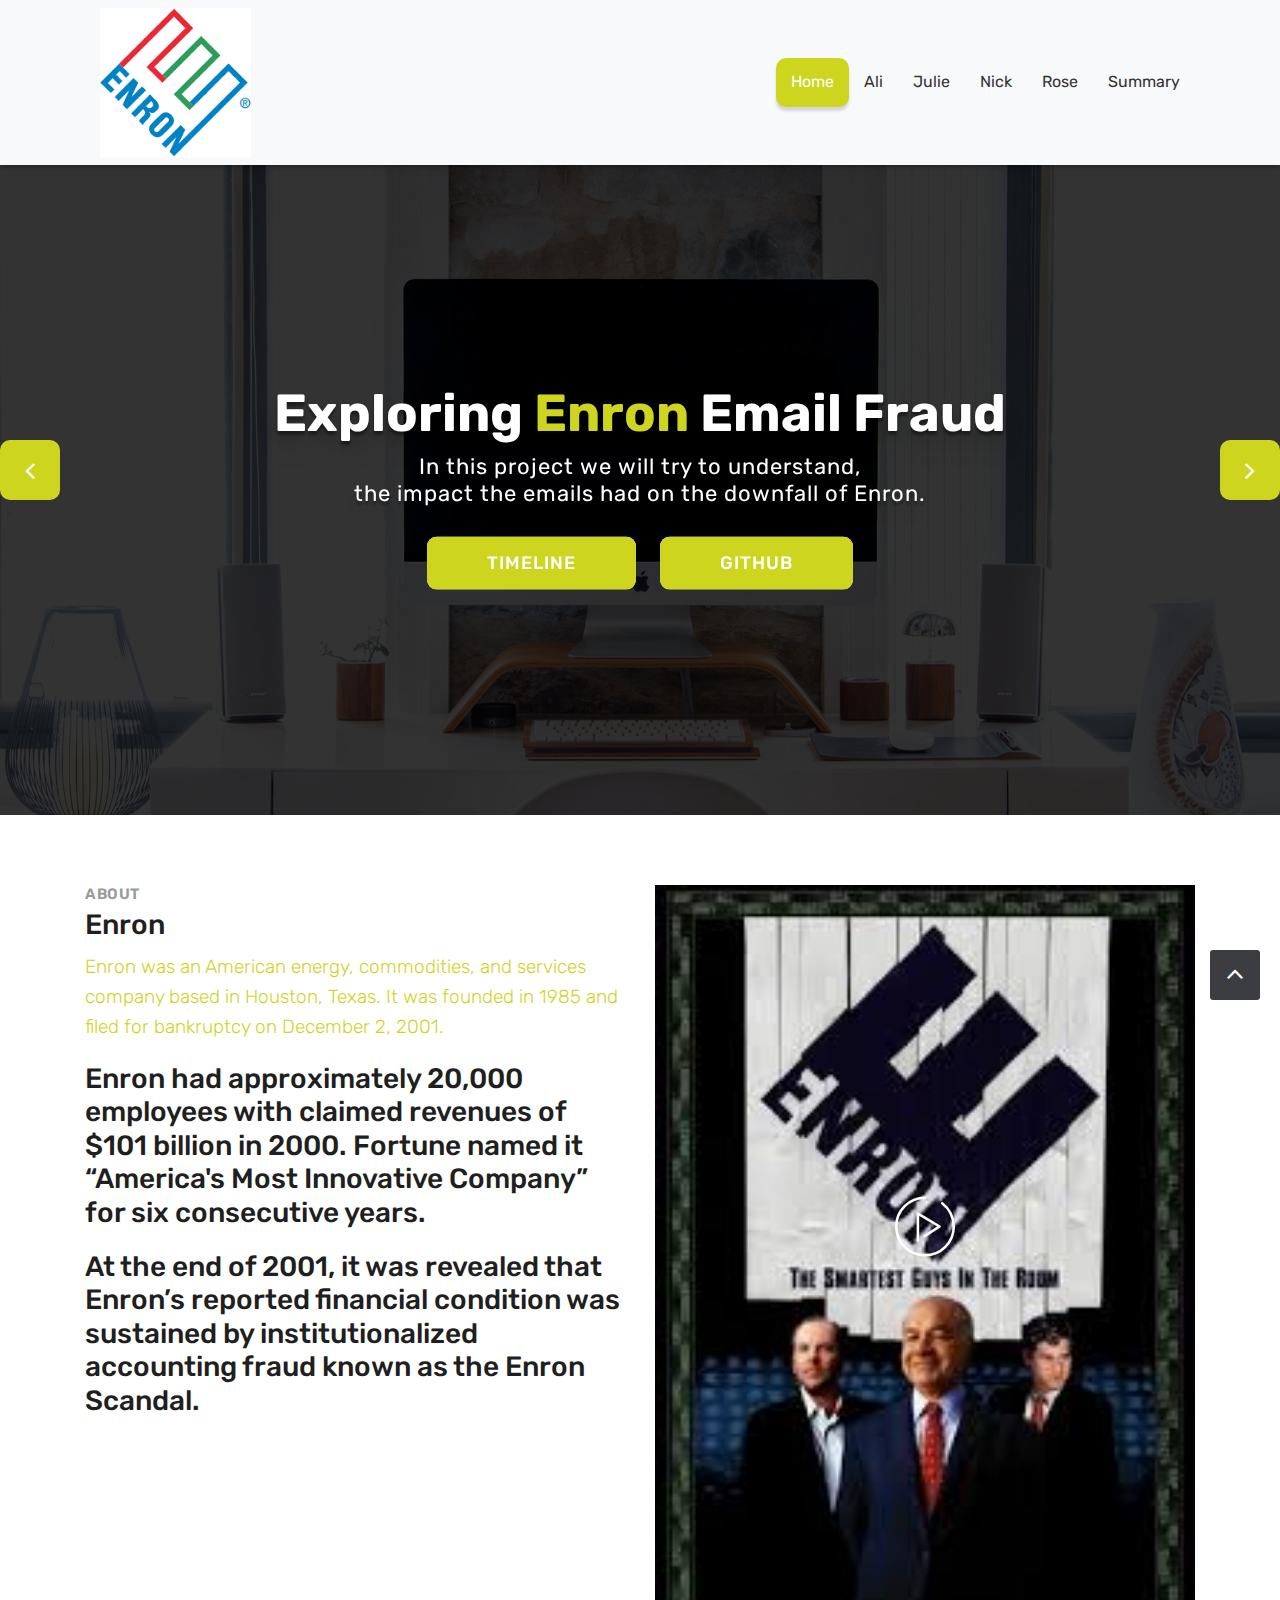
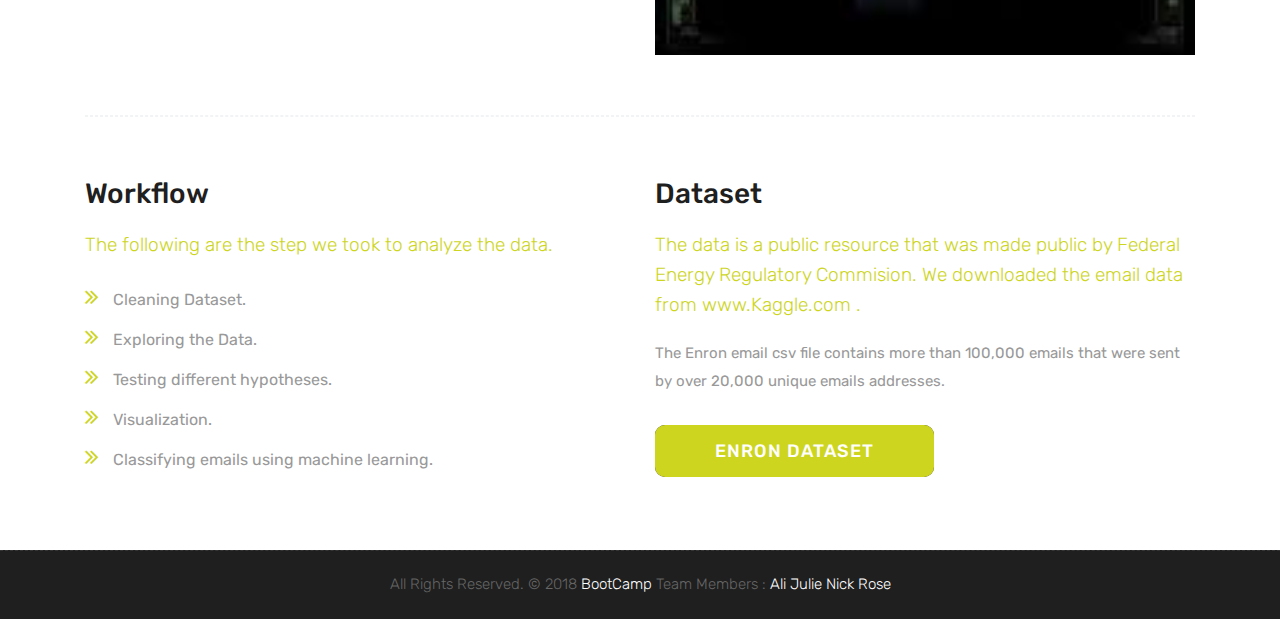
==== commit cc911645: "Adding more webpages" ====
--- a/FinalProject/RoseWebsiteUSE/index.html
+++ b/FinalProject/RoseWebsiteUSE/index.html
@@ -71,7 +71,7 @@
                         <li><a href="enron.html">Julie</a></li>
                         <li><a href="nick.html">Nick</a></li>
                         <li><a href="rose.html">Rose</a></li>
-                        <li><a href="summary.html"></a>Summary</a></li>
+                        <li><a href="summary.html">Summary</a></li>
                         
                     </ul>
                 </div>
